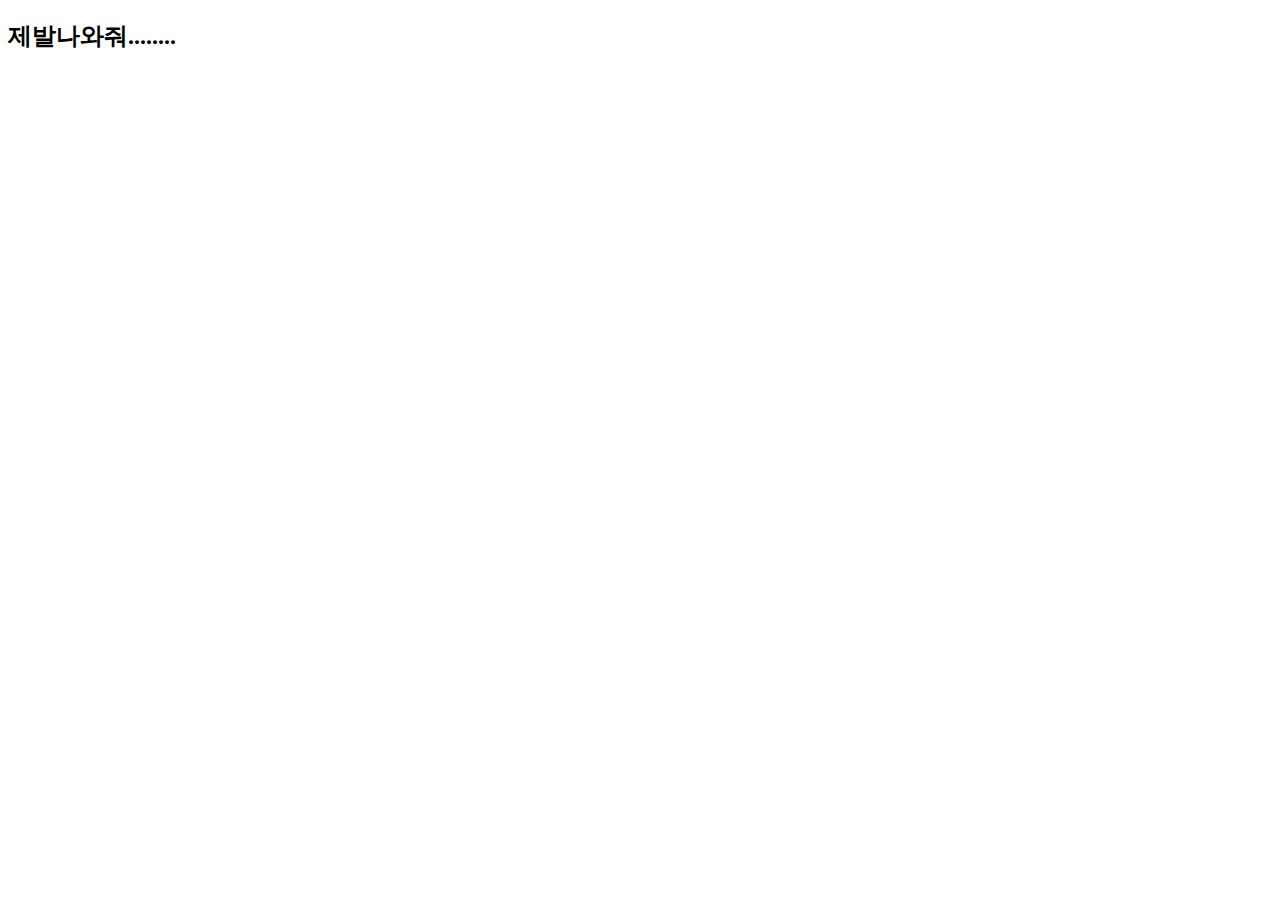
==== index.html @ 47776cb9 "포트폴리오" ====
<!DOCTYPE html>
<html lang="en">
<head>
    <meta charset="UTF-8">
    <meta http-equiv="X-UA-Compatible" content="IE=edge">
    <meta name="viewport" content="width=device-width, initial-scale=1.0">
    <title>Document</title>
</head>
<body>
    <h2>제발나와줘........</h2>
</body>
</html>
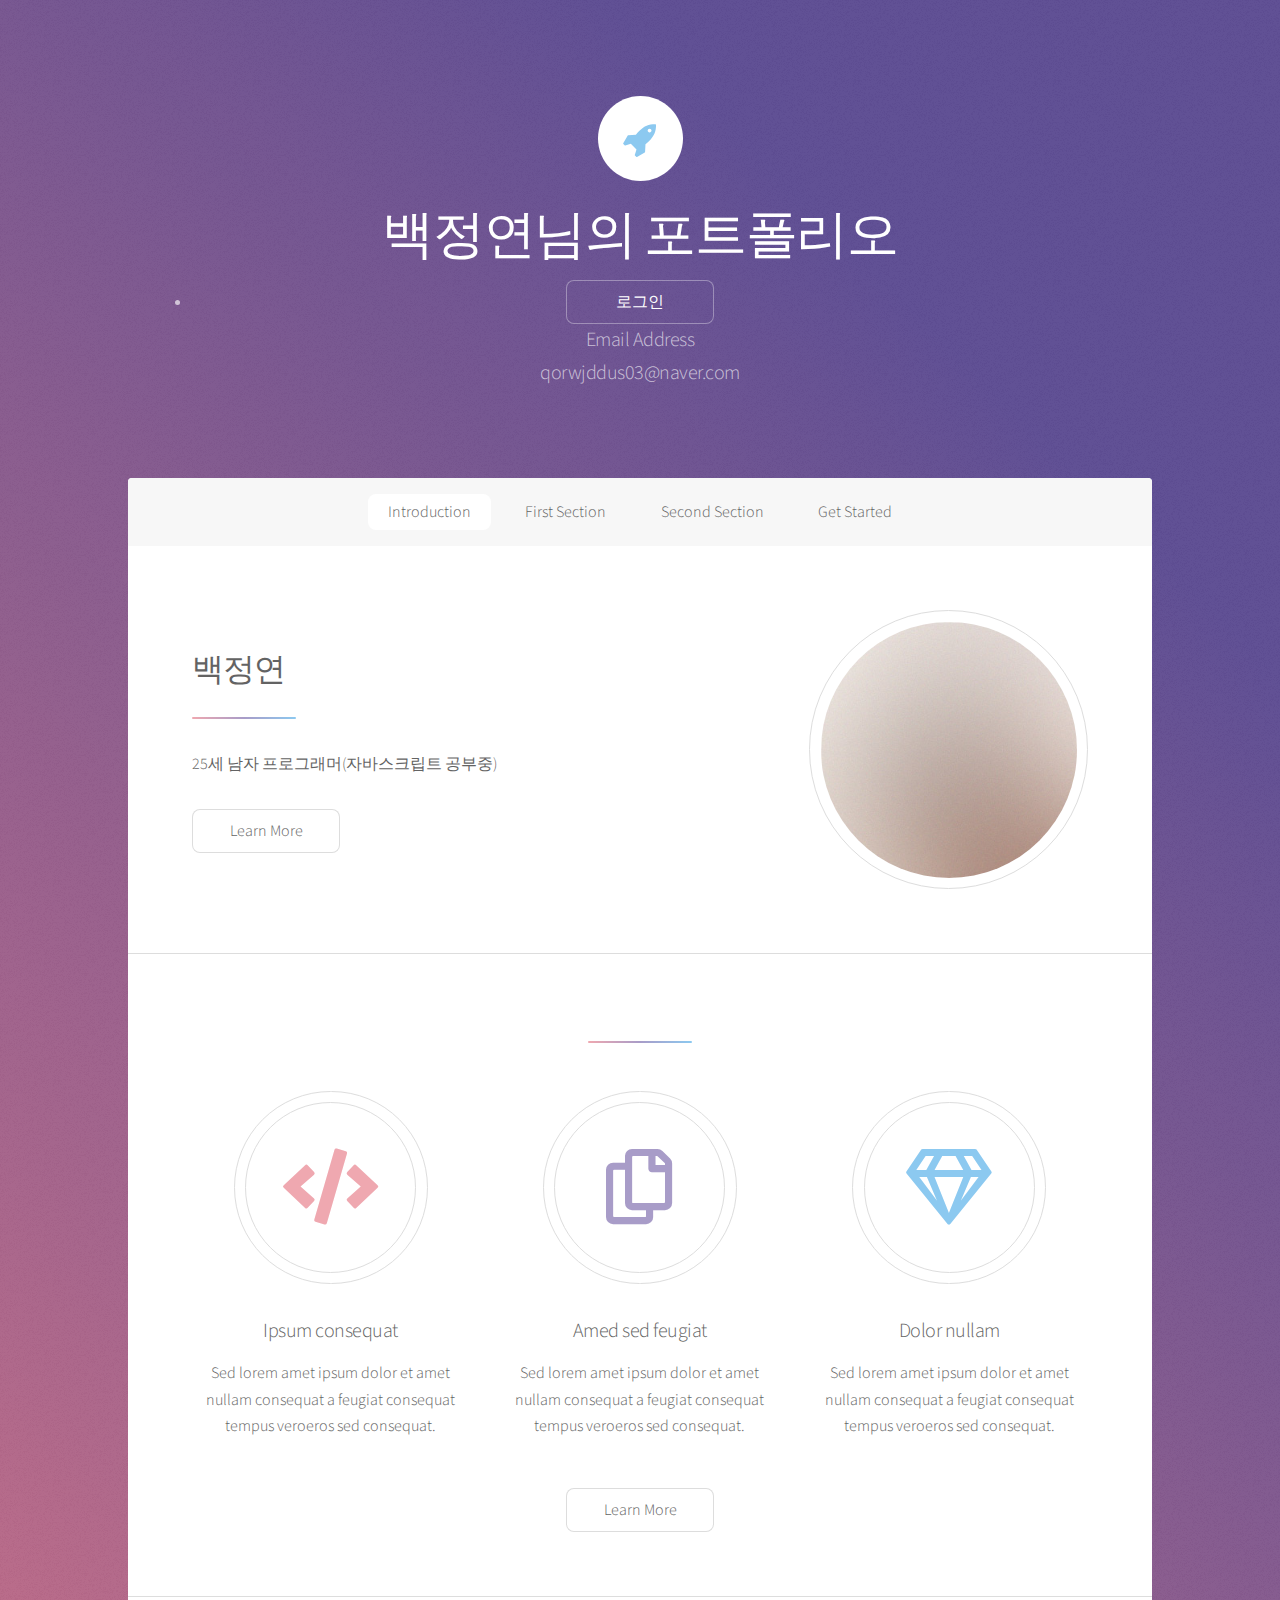
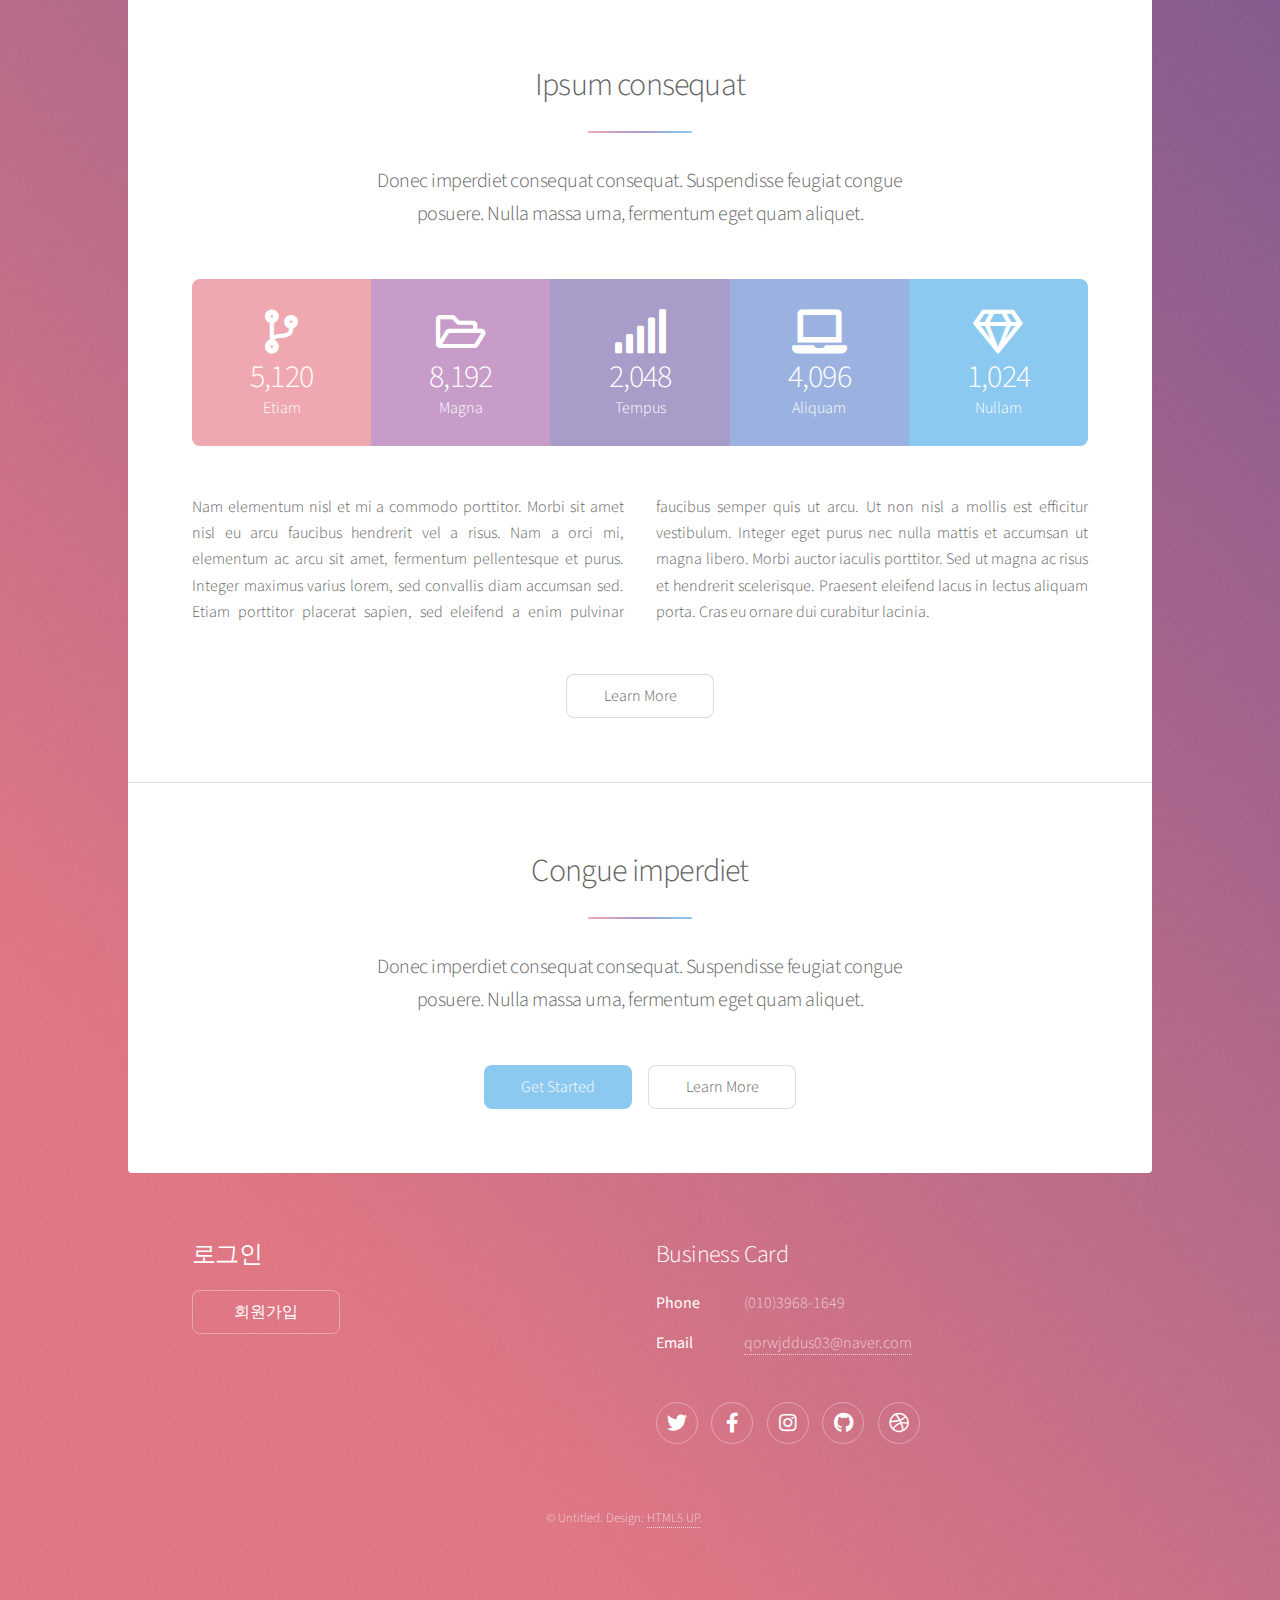
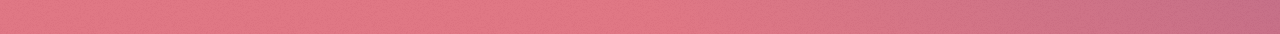
==== commit a8b0f621: "포트폴리오" ====
--- a/index.html
+++ b/index.html
@@ -1,12 +1,187 @@
-<!DOCTYPE html>
-<html lang="en">
-<head>
-    <meta charset="UTF-8">
-    <meta http-equiv="X-UA-Compatible" content="IE=edge">
-    <meta name="viewport" content="width=device-width, initial-scale=1.0">
-    <title>Document</title>
-</head>
-<body>
-    <h2>제발나와줘........</h2>
-</body>
+<!DOCTYPE HTML>
+<!--
+	Stellar by HTML5 UP
+	html5up.net | @ajlkn
+	Free for personal and commercial use under the CCA 3.0 license (html5up.net/license)
+-->
+<html>
+	<head>
+		<!-- <section>
+			<ul class="actions">
+				<li><a href="generic.html" class="button">회원가입</a></li>
+			</ul>
+		</section> -->
+		<title>백정연의 포트폴리오</title> 
+		<meta charset="utf-8" />
+		<meta name="viewport" content="width=device-width, initial-scale=1, user-scalable=no" />
+		<link rel="stylesheet" href="assets/css/main.css" />
+		<noscript><link rel="stylesheet" href="assets/css/noscript.css" /></noscript>
+
+	</head>
+	<body class="is-preload">
+
+		<!-- Wrapper -->
+			<div id="wrapper">
+
+				<!-- Header -->
+					<header id="header" class="alt">
+						<span class="logo"><img src="images/logo.svg" alt="" /></span>
+						<h1>백정연님의 포트폴리오</h1> <li><a href="/signup.html" class="button">로그인</a></li>
+						<p>Email Address<br />
+						qorwjddus03@naver.com</a> 
+					</header>
+
+				<!-- Nav -->
+					<nav id="nav">
+						<ul>
+							<li><a href="#intro" class="active">Introduction</a></li>
+							<li><a href="#first">First Section</a></li>
+							<li><a href="#second">Second Section</a></li>
+							<li><a href="#cta">Get Started</a></li>
+						</ul>
+					</nav>
+
+				<!-- Main -->
+					<div id="main">
+
+						<!-- Introduction -->
+							<section id="intro" class="main">
+								<div class="spotlight">
+									<div class="content">
+										<header class="major">
+											<h2>백정연</h2>
+										</header>
+										<p>25세 남자 프로그래머(자바스크립트 공부중)</p>
+										<ul class="actions">
+											<li><a href="generic.html" class="button">Learn More</a></li>
+										</ul>
+									</div>
+									<span class="image"><img src="images/pic01.jpg" alt="" /></span>
+								</div>
+							</section>
+
+						<!-- First Section -->
+							<section id="first" class="main special">
+								<header class="major">
+									<h2></h2>
+								</header>
+								<ul class="features">
+									<li>
+										<span class="icon solid major style1 fa-code"></span>
+										<h3>Ipsum consequat</h3>
+										<p>Sed lorem amet ipsum dolor et amet nullam consequat a feugiat consequat tempus veroeros sed consequat.</p>
+									</li>
+									<li>
+										<span class="icon major style3 fa-copy"></span>
+										<h3>Amed sed feugiat</h3>
+										<p>Sed lorem amet ipsum dolor et amet nullam consequat a feugiat consequat tempus veroeros sed consequat.</p>
+									</li>
+									<li>
+										<span class="icon major style5 fa-gem"></span>
+										<h3>Dolor nullam</h3>
+										<p>Sed lorem amet ipsum dolor et amet nullam consequat a feugiat consequat tempus veroeros sed consequat.</p>
+									</li>
+								</ul>
+								<footer class="major">
+									<ul class="actions special">
+										<li><a href="generic.html" class="button">Learn More</a></li>
+									</ul>
+								</footer>
+							</section>
+
+						<!-- Second Section -->
+							<section id="second" class="main special">
+								<header class="major">
+									<h2>Ipsum consequat</h2>
+									<p>Donec imperdiet consequat consequat. Suspendisse feugiat congue<br />
+									posuere. Nulla massa urna, fermentum eget quam aliquet.</p>
+								</header>
+								<ul class="statistics">
+									<li class="style1">
+										<span class="icon solid fa-code-branch"></span>
+										<strong>5,120</strong> Etiam
+									</li>
+									<li class="style2">
+										<span class="icon fa-folder-open"></span>
+										<strong>8,192</strong> Magna
+									</li>
+									<li class="style3">
+										<span class="icon solid fa-signal"></span>
+										<strong>2,048</strong> Tempus
+									</li>
+									<li class="style4">
+										<span class="icon solid fa-laptop"></span>
+										<strong>4,096</strong> Aliquam
+									</li>
+									<li class="style5">
+										<span class="icon fa-gem"></span>
+										<strong>1,024</strong> Nullam
+									</li>
+								</ul>
+								<p class="content">Nam elementum nisl et mi a commodo porttitor. Morbi sit amet nisl eu arcu faucibus hendrerit vel a risus. Nam a orci mi, elementum ac arcu sit amet, fermentum pellentesque et purus. Integer maximus varius lorem, sed convallis diam accumsan sed. Etiam porttitor placerat sapien, sed eleifend a enim pulvinar faucibus semper quis ut arcu. Ut non nisl a mollis est efficitur vestibulum. Integer eget purus nec nulla mattis et accumsan ut magna libero. Morbi auctor iaculis porttitor. Sed ut magna ac risus et hendrerit scelerisque. Praesent eleifend lacus in lectus aliquam porta. Cras eu ornare dui curabitur lacinia.</p>
+								<footer class="major">
+									<ul class="actions special">
+										<li><a href="generic.html" class="button">Learn More</a></li>
+									</ul>
+								</footer>
+							</section>
+
+						<!-- Get Started -->
+							<section id="cta" class="main special">
+								<header class="major">
+									<h2>Congue imperdiet</h2>
+									<p>Donec imperdiet consequat consequat. Suspendisse feugiat congue<br />
+									posuere. Nulla massa urna, fermentum eget quam aliquet.</p>
+								</header>
+								<footer class="major">
+									<ul class="actions special">
+										<li><a href="generic.html" class="button primary">Get Started</a></li>
+										<li><a href="generic.html" class="button">Learn More</a></li>
+									</ul>
+								</footer>
+							</section>
+
+					</div>
+
+				<!-- Footer -->
+					<footer id="footer">
+						<section>
+							<h2>로그인</h2>
+							
+							<ul class="actions">
+								<li><a href="generic.html" class="button">회원가입</a></li>
+							</ul>
+						</section>
+						<section>
+							<h2>Business Card</h2>
+							<dl class="alt">
+								
+								<dt>Phone</dt>
+								<dd>(010)3968-1649</dd>
+								<dt>Email</dt>
+								<dd><a href="#">qorwjddus03@naver.com</a></dd>
+							</dl>
+							<ul class="icons">
+								<li><a href="#" class="icon brands fa-twitter alt"><span class="label">Twitter</span></a></li>
+								<li><a href="#" class="icon brands fa-facebook-f alt"><span class="label">Facebook</span></a></li>
+								<li><a href="#" class="icon brands fa-instagram alt"><span class="label">Instagram</span></a></li>
+								<li><a href="#" class="icon brands fa-github alt"><span class="label">GitHub</span></a></li>
+								<li><a href="#" class="icon brands fa-dribbble alt"><span class="label">Dribbble</span></a></li>
+							</ul>
+						</section>
+						<p class="copyright">&copy; Untitled. Design: <a href="https://html5up.net">HTML5 UP</a>.</p>
+					</footer>
+
+			</div>
+
+		<!-- Scripts -->
+			<script src="assets/js/jquery.min.js"></script>
+			<script src="assets/js/jquery.scrollex.min.js"></script>
+			<script src="assets/js/jquery.scrolly.min.js"></script>
+			<script src="assets/js/browser.min.js"></script>
+			<script src="assets/js/breakpoints.min.js"></script>
+			<script src="assets/js/util.js"></script>
+			<script src="assets/js/main.js"></script>
+
+	</body>
 </html>--- a/assets/css/main.css
+++ b/assets/css/main.css
@@ -0,0 +1,3785 @@
+@import url(fontawesome-all.min.css);
+@import 'https://fonts.googleapis.com/css?family=Source+Sans+Pro:300,400';
+
+/*
+	Stellar by HTML5 UP
+	html5up.net | @ajlkn
+	Free for personal and commercial use under the CCA 3.0 license (html5up.net/license)
+*/
+
+html, body, div, span, applet, object,
+iframe, h1, h2, h3, h4, h5, h6, p, blockquote,
+pre, a, abbr, acronym, address, big, cite,
+code, del, dfn, em, img, ins, kbd, q, s, samp,
+small, strike, strong, sub, sup, tt, var, b,
+u, i, center, dl, dt, dd, ol, ul, li, fieldset,
+form, label, legend, table, caption, tbody,
+tfoot, thead, tr, th, td, article, aside,
+canvas, details, embed, figure, figcaption,
+footer, header, hgroup, menu, nav, output, ruby,
+section, summary, time, mark, audio, video {
+	margin: 0;
+	padding: 0;
+	border: 0;
+	font-size: 100%;
+	font: inherit;
+	vertical-align: baseline;}
+
+article, aside, details, figcaption, figure,
+footer, header, hgroup, menu, nav, section {
+	display: block;}
+
+body {
+	line-height: 1;
+}
+
+ol, ul {
+	list-style: none;
+}
+
+blockquote, q {
+	quotes: none;
+}
+
+	blockquote:before, blockquote:after, q:before, q:after {
+		content: '';
+		content: none;
+	}
+
+table {
+	border-collapse: collapse;
+	border-spacing: 0;
+}
+
+body {
+	-webkit-text-size-adjust: none;
+}
+
+mark {
+	background-color: transparent;
+	color: inherit;
+}
+
+input::-moz-focus-inner {
+	border: 0;
+	padding: 0;
+}
+
+input, select, textarea {
+	-moz-appearance: none;
+	-webkit-appearance: none;
+	-ms-appearance: none;
+	appearance: none;
+}
+
+/* Basic */
+
+	@-ms-viewport {
+		width: device-width;
+	}
+
+	body {
+		-ms-overflow-style: scrollbar;
+	}
+
+	@media screen and (max-width: 480px) {
+
+		html, body {
+			min-width: 320px;
+		}
+
+	}
+
+	html {
+		box-sizing: border-box;
+	}
+
+	*, *:before, *:after {
+		box-sizing: inherit;
+	}
+
+	body {
+		background-color: #935d8c;
+		background-image: url("images/overlay.png"), -moz-linear-gradient(45deg, #e37682 15%, #5f4d93 85%);
+		background-image: url("images/overlay.png"), -webkit-linear-gradient(45deg, #e37682 15%, #5f4d93 85%);
+		background-image: url("images/overlay.png"), -ms-linear-gradient(45deg, #e37682 15%, #5f4d93 85%);
+		background-image: url("images/overlay.png"), linear-gradient(45deg, #e37682 15%, #5f4d93 85%);
+	}
+
+		body.is-preload *, body.is-preload *:before, body.is-preload *:after {
+			-moz-animation: none !important;
+			-webkit-animation: none !important;
+			-ms-animation: none !important;
+			animation: none !important;
+			-moz-transition: none !important;
+			-webkit-transition: none !important;
+			-ms-transition: none !important;
+			transition: none !important;
+		}
+
+/* Type */
+
+	body {
+		background-color: #935d8c;
+		color: rgba(255, 255, 255, 0.65);
+	}
+
+	body, input, select, textarea {
+		font-family: "Source Sans Pro", Helvetica, sans-serif;
+		font-size: 17pt;
+		font-weight: 300;
+		line-height: 1.65;
+	}
+
+		@media screen and (max-width: 1680px) {
+
+			body, input, select, textarea {
+				font-size: 14pt;
+			}
+
+		}
+
+		@media screen and (max-width: 1280px) {
+
+			body, input, select, textarea {
+				font-size: 12pt;
+			}
+
+		}
+
+		@media screen and (max-width: 360px) {
+
+			body, input, select, textarea {
+				font-size: 11pt;
+			}
+
+		}
+
+	a {
+		-moz-transition: color 0.2s ease, border-bottom 0.2s ease;
+		-webkit-transition: color 0.2s ease, border-bottom 0.2s ease;
+		-ms-transition: color 0.2s ease, border-bottom 0.2s ease;
+		transition: color 0.2s ease, border-bottom 0.2s ease;
+		text-decoration: none;
+		border-bottom: dotted 1px;
+		color: inherit;
+	}
+
+		a:hover {
+			border-bottom-color: transparent;
+		}
+
+	strong, b {
+		font-weight: 400;
+	}
+
+	em, i {
+		font-style: italic;
+	}
+
+	p {
+		margin: 0 0 2em 0;
+	}
+
+		p.content {
+			-moz-columns: 20em 2;
+			-webkit-columns: 20em 2;
+			-ms-columns: 20em 2;
+			columns: 20em 2;
+			-moz-column-gap: 2em;
+			-webkit-column-gap: 2em;
+			-ms-column-gap: 2em;
+			column-gap: 2em;
+			text-align: justify;
+		}
+
+	h1, h2, h3, h4, h5, h6 {
+		font-weight: 300;
+		line-height: 1.5;
+		margin: 0 0 0.7em 0;
+		letter-spacing: -0.025em;
+	}
+
+		h1 a, h2 a, h3 a, h4 a, h5 a, h6 a {
+			color: inherit;
+			text-decoration: none;
+		}
+
+	h1 {
+		font-size: 2.5em;
+		line-height: 1.2;
+	}
+
+	h2 {
+		font-size: 1.5em;
+	}
+
+	h3 {
+		font-size: 1.25em;
+	}
+
+	h4 {
+		font-size: 1.1em;
+	}
+
+	h5 {
+		font-size: 0.9em;
+	}
+
+	h6 {
+		font-size: 0.7em;
+	}
+
+	@media screen and (max-width: 736px) {
+
+		h1 {
+			font-size: 2em;
+		}
+
+	}
+
+	sub {
+		font-size: 0.8em;
+		position: relative;
+		top: 0.5em;
+	}
+
+	sup {
+		font-size: 0.8em;
+		position: relative;
+		top: -0.5em;
+	}
+
+	blockquote {
+		border-left: solid 4px;
+		font-style: italic;
+		margin: 0 0 2em 0;
+		padding: 0.5em 0 0.5em 2em;
+	}
+
+	code {
+		border-radius: 8px;
+		border: solid 1px;
+		font-family: "Courier New", monospace;
+		font-size: 0.9em;
+		margin: 0 0.25em;
+		padding: 0.25em 0.65em;
+	}
+
+	pre {
+		-webkit-overflow-scrolling: touch;
+		font-family: "Courier New", monospace;
+		font-size: 0.9em;
+		margin: 0 0 2em 0;
+	}
+
+		pre code {
+			display: block;
+			line-height: 1.75;
+			padding: 1em 1.5em;
+			overflow-x: auto;
+		}
+
+	hr {
+		border: 0;
+		border-bottom: solid 1px;
+		margin: 2em 0;
+	}
+
+		hr.major {
+			margin: 3em 0;
+		}
+
+	.align-left {
+		text-align: left;
+	}
+
+	.align-center {
+		text-align: center;
+	}
+
+	.align-right {
+		text-align: right;
+	}
+
+	input, select, textarea {
+		color: #ffffff;
+	}
+
+	a:hover {
+		color: #ffffff;
+	}
+
+	strong, b {
+		color: #ffffff;
+	}
+
+	h1, h2, h3, h4, h5, h6 {
+		color: #ffffff;
+	}
+
+	blockquote {
+		border-left-color: rgba(255, 255, 255, 0.35);
+	}
+
+	code {
+		background: rgba(255, 255, 255, 0.075);
+		border-color: rgba(255, 255, 255, 0.35);
+	}
+
+	hr {
+		border-bottom-color: rgba(255, 255, 255, 0.35);
+	}
+
+/* Row */
+
+	.row {
+		display: flex;
+		flex-wrap: wrap;
+		box-sizing: border-box;
+		align-items: stretch;
+	}
+
+		.row > * {
+			box-sizing: border-box;
+		}
+
+		.row.gtr-uniform > * > :last-child {
+			margin-bottom: 0;
+		}
+
+		.row.aln-left {
+			justify-content: flex-start;
+		}
+
+		.row.aln-center {
+			justify-content: center;
+		}
+
+		.row.aln-right {
+			justify-content: flex-end;
+		}
+
+		.row.aln-top {
+			align-items: flex-start;
+		}
+
+		.row.aln-middle {
+			align-items: center;
+		}
+
+		.row.aln-bottom {
+			align-items: flex-end;
+		}
+
+		.row > .imp {
+			order: -1;
+		}
+
+		.row > .col-1 {
+			width: 8.33333%;
+		}
+
+		.row > .off-1 {
+			margin-left: 8.33333%;
+		}
+
+		.row > .col-2 {
+			width: 16.66667%;
+		}
+
+		.row > .off-2 {
+			margin-left: 16.66667%;
+		}
+
+		.row > .col-3 {
+			width: 25%;
+		}
+
+		.row > .off-3 {
+			margin-left: 25%;
+		}
+
+		.row > .col-4 {
+			width: 33.33333%;
+		}
+
+		.row > .off-4 {
+			margin-left: 33.33333%;
+		}
+
+		.row > .col-5 {
+			width: 41.66667%;
+		}
+
+		.row > .off-5 {
+			margin-left: 41.66667%;
+		}
+
+		.row > .col-6 {
+			width: 50%;
+		}
+
+		.row > .off-6 {
+			margin-left: 50%;
+		}
+
+		.row > .col-7 {
+			width: 58.33333%;
+		}
+
+		.row > .off-7 {
+			margin-left: 58.33333%;
+		}
+
+		.row > .col-8 {
+			width: 66.66667%;
+		}
+
+		.row > .off-8 {
+			margin-left: 66.66667%;
+		}
+
+		.row > .col-9 {
+			width: 75%;
+		}
+
+		.row > .off-9 {
+			margin-left: 75%;
+		}
+
+		.row > .col-10 {
+			width: 83.33333%;
+		}
+
+		.row > .off-10 {
+			margin-left: 83.33333%;
+		}
+
+		.row > .col-11 {
+			width: 91.66667%;
+		}
+
+		.row > .off-11 {
+			margin-left: 91.66667%;
+		}
+
+		.row > .col-12 {
+			width: 100%;
+		}
+
+		.row > .off-12 {
+			margin-left: 100%;
+		}
+
+		.row.gtr-0 {
+			margin-top: 0;
+			margin-left: 0em;
+		}
+
+			.row.gtr-0 > * {
+				padding: 0 0 0 0em;
+			}
+
+			.row.gtr-0.gtr-uniform {
+				margin-top: 0em;
+			}
+
+				.row.gtr-0.gtr-uniform > * {
+					padding-top: 0em;
+				}
+
+		.row.gtr-25 {
+			margin-top: 0;
+			margin-left: -0.375em;
+		}
+
+			.row.gtr-25 > * {
+				padding: 0 0 0 0.375em;
+			}
+
+			.row.gtr-25.gtr-uniform {
+				margin-top: -0.375em;
+			}
+
+				.row.gtr-25.gtr-uniform > * {
+					padding-top: 0.375em;
+				}
+
+		.row.gtr-50 {
+			margin-top: 0;
+			margin-left: -0.75em;
+		}
+
+			.row.gtr-50 > * {
+				padding: 0 0 0 0.75em;
+			}
+
+			.row.gtr-50.gtr-uniform {
+				margin-top: -0.75em;
+			}
+
+				.row.gtr-50.gtr-uniform > * {
+					padding-top: 0.75em;
+				}
+
+		.row {
+			margin-top: 0;
+			margin-left: -1.5em;
+		}
+
+			.row > * {
+				padding: 0 0 0 1.5em;
+			}
+
+			.row.gtr-uniform {
+				margin-top: -1.5em;
+			}
+
+				.row.gtr-uniform > * {
+					padding-top: 1.5em;
+				}
+
+		.row.gtr-150 {
+			margin-top: 0;
+			margin-left: -2.25em;
+		}
+
+			.row.gtr-150 > * {
+				padding: 0 0 0 2.25em;
+			}
+
+			.row.gtr-150.gtr-uniform {
+				margin-top: -2.25em;
+			}
+
+				.row.gtr-150.gtr-uniform > * {
+					padding-top: 2.25em;
+				}
+
+		.row.gtr-200 {
+			margin-top: 0;
+			margin-left: -3em;
+		}
+
+			.row.gtr-200 > * {
+				padding: 0 0 0 3em;
+			}
+
+			.row.gtr-200.gtr-uniform {
+				margin-top: -3em;
+			}
+
+				.row.gtr-200.gtr-uniform > * {
+					padding-top: 3em;
+				}
+
+		@media screen and (max-width: 1680px) {
+
+			.row {
+				display: flex;
+				flex-wrap: wrap;
+				box-sizing: border-box;
+				align-items: stretch;
+			}
+
+				.row > * {
+					box-sizing: border-box;
+				}
+
+				.row.gtr-uniform > * > :last-child {
+					margin-bottom: 0;
+				}
+
+				.row.aln-left {
+					justify-content: flex-start;
+				}
+
+				.row.aln-center {
+					justify-content: center;
+				}
+
+				.row.aln-right {
+					justify-content: flex-end;
+				}
+
+				.row.aln-top {
+					align-items: flex-start;
+				}
+
+				.row.aln-middle {
+					align-items: center;
+				}
+
+				.row.aln-bottom {
+					align-items: flex-end;
+				}
+
+				.row > .imp-xlarge {
+					order: -1;
+				}
+
+				.row > .col-1-xlarge {
+					width: 8.33333%;
+				}
+
+				.row > .off-1-xlarge {
+					margin-left: 8.33333%;
+				}
+
+				.row > .col-2-xlarge {
+					width: 16.66667%;
+				}
+
+				.row > .off-2-xlarge {
+					margin-left: 16.66667%;
+				}
+
+				.row > .col-3-xlarge {
+					width: 25%;
+				}
+
+				.row > .off-3-xlarge {
+					margin-left: 25%;
+				}
+
+				.row > .col-4-xlarge {
+					width: 33.33333%;
+				}
+
+				.row > .off-4-xlarge {
+					margin-left: 33.33333%;
+				}
+
+				.row > .col-5-xlarge {
+					width: 41.66667%;
+				}
+
+				.row > .off-5-xlarge {
+					margin-left: 41.66667%;
+				}
+
+				.row > .col-6-xlarge {
+					width: 50%;
+				}
+
+				.row > .off-6-xlarge {
+					margin-left: 50%;
+				}
+
+				.row > .col-7-xlarge {
+					width: 58.33333%;
+				}
+
+				.row > .off-7-xlarge {
+					margin-left: 58.33333%;
+				}
+
+				.row > .col-8-xlarge {
+					width: 66.66667%;
+				}
+
+				.row > .off-8-xlarge {
+					margin-left: 66.66667%;
+				}
+
+				.row > .col-9-xlarge {
+					width: 75%;
+				}
+
+				.row > .off-9-xlarge {
+					margin-left: 75%;
+				}
+
+				.row > .col-10-xlarge {
+					width: 83.33333%;
+				}
+
+				.row > .off-10-xlarge {
+					margin-left: 83.33333%;
+				}
+
+				.row > .col-11-xlarge {
+					width: 91.66667%;
+				}
+
+				.row > .off-11-xlarge {
+					margin-left: 91.66667%;
+				}
+
+				.row > .col-12-xlarge {
+					width: 100%;
+				}
+
+				.row > .off-12-xlarge {
+					margin-left: 100%;
+				}
+
+				.row.gtr-0 {
+					margin-top: 0;
+					margin-left: 0em;
+				}
+
+					.row.gtr-0 > * {
+						padding: 0 0 0 0em;
+					}
+
+					.row.gtr-0.gtr-uniform {
+						margin-top: 0em;
+					}
+
+						.row.gtr-0.gtr-uniform > * {
+							padding-top: 0em;
+						}
+
+				.row.gtr-25 {
+					margin-top: 0;
+					margin-left: -0.375em;
+				}
+
+					.row.gtr-25 > * {
+						padding: 0 0 0 0.375em;
+					}
+
+					.row.gtr-25.gtr-uniform {
+						margin-top: -0.375em;
+					}
+
+						.row.gtr-25.gtr-uniform > * {
+							padding-top: 0.375em;
+						}
+
+				.row.gtr-50 {
+					margin-top: 0;
+					margin-left: -0.75em;
+				}
+
+					.row.gtr-50 > * {
+						padding: 0 0 0 0.75em;
+					}
+
+					.row.gtr-50.gtr-uniform {
+						margin-top: -0.75em;
+					}
+
+						.row.gtr-50.gtr-uniform > * {
+							padding-top: 0.75em;
+						}
+
+				.row {
+					margin-top: 0;
+					margin-left: -1.5em;
+				}
+
+					.row > * {
+						padding: 0 0 0 1.5em;
+					}
+
+					.row.gtr-uniform {
+						margin-top: -1.5em;
+					}
+
+						.row.gtr-uniform > * {
+							padding-top: 1.5em;
+						}
+
+				.row.gtr-150 {
+					margin-top: 0;
+					margin-left: -2.25em;
+				}
+
+					.row.gtr-150 > * {
+						padding: 0 0 0 2.25em;
+					}
+
+					.row.gtr-150.gtr-uniform {
+						margin-top: -2.25em;
+					}
+
+						.row.gtr-150.gtr-uniform > * {
+							padding-top: 2.25em;
+						}
+
+				.row.gtr-200 {
+					margin-top: 0;
+					margin-left: -3em;
+				}
+
+					.row.gtr-200 > * {
+						padding: 0 0 0 3em;
+					}
+
+					.row.gtr-200.gtr-uniform {
+						margin-top: -3em;
+					}
+
+						.row.gtr-200.gtr-uniform > * {
+							padding-top: 3em;
+						}
+
+		}
+
+		@media screen and (max-width: 1280px) {
+
+			.row {
+				display: flex;
+				flex-wrap: wrap;
+				box-sizing: border-box;
+				align-items: stretch;
+			}
+
+				.row > * {
+					box-sizing: border-box;
+				}
+
+				.row.gtr-uniform > * > :last-child {
+					margin-bottom: 0;
+				}
+
+				.row.aln-left {
+					justify-content: flex-start;
+				}
+
+				.row.aln-center {
+					justify-content: center;
+				}
+
+				.row.aln-right {
+					justify-content: flex-end;
+				}
+
+				.row.aln-top {
+					align-items: flex-start;
+				}
+
+				.row.aln-middle {
+					align-items: center;
+				}
+
+				.row.aln-bottom {
+					align-items: flex-end;
+				}
+
+				.row > .imp-large {
+					order: -1;
+				}
+
+				.row > .col-1-large {
+					width: 8.33333%;
+				}
+
+				.row > .off-1-large {
+					margin-left: 8.33333%;
+				}
+
+				.row > .col-2-large {
+					width: 16.66667%;
+				}
+
+				.row > .off-2-large {
+					margin-left: 16.66667%;
+				}
+
+				.row > .col-3-large {
+					width: 25%;
+				}
+
+				.row > .off-3-large {
+					margin-left: 25%;
+				}
+
+				.row > .col-4-large {
+					width: 33.33333%;
+				}
+
+				.row > .off-4-large {
+					margin-left: 33.33333%;
+				}
+
+				.row > .col-5-large {
+					width: 41.66667%;
+				}
+
+				.row > .off-5-large {
+					margin-left: 41.66667%;
+				}
+
+				.row > .col-6-large {
+					width: 50%;
+				}
+
+				.row > .off-6-large {
+					margin-left: 50%;
+				}
+
+				.row > .col-7-large {
+					width: 58.33333%;
+				}
+
+				.row > .off-7-large {
+					margin-left: 58.33333%;
+				}
+
+				.row > .col-8-large {
+					width: 66.66667%;
+				}
+
+				.row > .off-8-large {
+					margin-left: 66.66667%;
+				}
+
+				.row > .col-9-large {
+					width: 75%;
+				}
+
+				.row > .off-9-large {
+					margin-left: 75%;
+				}
+
+				.row > .col-10-large {
+					width: 83.33333%;
+				}
+
+				.row > .off-10-large {
+					margin-left: 83.33333%;
+				}
+
+				.row > .col-11-large {
+					width: 91.66667%;
+				}
+
+				.row > .off-11-large {
+					margin-left: 91.66667%;
+				}
+
+				.row > .col-12-large {
+					width: 100%;
+				}
+
+				.row > .off-12-large {
+					margin-left: 100%;
+				}
+
+				.row.gtr-0 {
+					margin-top: 0;
+					margin-left: 0em;
+				}
+
+					.row.gtr-0 > * {
+						padding: 0 0 0 0em;
+					}
+
+					.row.gtr-0.gtr-uniform {
+						margin-top: 0em;
+					}
+
+						.row.gtr-0.gtr-uniform > * {
+							padding-top: 0em;
+						}
+
+				.row.gtr-25 {
+					margin-top: 0;
+					margin-left: -0.375em;
+				}
+
+					.row.gtr-25 > * {
+						padding: 0 0 0 0.375em;
+					}
+
+					.row.gtr-25.gtr-uniform {
+						margin-top: -0.375em;
+					}
+
+						.row.gtr-25.gtr-uniform > * {
+							padding-top: 0.375em;
+						}
+
+				.row.gtr-50 {
+					margin-top: 0;
+					margin-left: -0.75em;
+				}
+
+					.row.gtr-50 > * {
+						padding: 0 0 0 0.75em;
+					}
+
+					.row.gtr-50.gtr-uniform {
+						margin-top: -0.75em;
+					}
+
+						.row.gtr-50.gtr-uniform > * {
+							padding-top: 0.75em;
+						}
+
+				.row {
+					margin-top: 0;
+					margin-left: -1.5em;
+				}
+
+					.row > * {
+						padding: 0 0 0 1.5em;
+					}
+
+					.row.gtr-uniform {
+						margin-top: -1.5em;
+					}
+
+						.row.gtr-uniform > * {
+							padding-top: 1.5em;
+						}
+
+				.row.gtr-150 {
+					margin-top: 0;
+					margin-left: -2.25em;
+				}
+
+					.row.gtr-150 > * {
+						padding: 0 0 0 2.25em;
+					}
+
+					.row.gtr-150.gtr-uniform {
+						margin-top: -2.25em;
+					}
+
+						.row.gtr-150.gtr-uniform > * {
+							padding-top: 2.25em;
+						}
+
+				.row.gtr-200 {
+					margin-top: 0;
+					margin-left: -3em;
+				}
+
+					.row.gtr-200 > * {
+						padding: 0 0 0 3em;
+					}
+
+					.row.gtr-200.gtr-uniform {
+						margin-top: -3em;
+					}
+
+						.row.gtr-200.gtr-uniform > * {
+							padding-top: 3em;
+						}
+
+		}
+
+		@media screen and (max-width: 980px) {
+
+			.row {
+				display: flex;
+				flex-wrap: wrap;
+				box-sizing: border-box;
+				align-items: stretch;
+			}
+
+				.row > * {
+					box-sizing: border-box;
+				}
+
+				.row.gtr-uniform > * > :last-child {
+					margin-bottom: 0;
+				}
+
+				.row.aln-left {
+					justify-content: flex-start;
+				}
+
+				.row.aln-center {
+					justify-content: center;
+				}
+
+				.row.aln-right {
+					justify-content: flex-end;
+				}
+
+				.row.aln-top {
+					align-items: flex-start;
+				}
+
+				.row.aln-middle {
+					align-items: center;
+				}
+
+				.row.aln-bottom {
+					align-items: flex-end;
+				}
+
+				.row > .imp-medium {
+					order: -1;
+				}
+
+				.row > .col-1-medium {
+					width: 8.33333%;
+				}
+
+				.row > .off-1-medium {
+					margin-left: 8.33333%;
+				}
+
+				.row > .col-2-medium {
+					width: 16.66667%;
+				}
+
+				.row > .off-2-medium {
+					margin-left: 16.66667%;
+				}
+
+				.row > .col-3-medium {
+					width: 25%;
+				}
+
+				.row > .off-3-medium {
+					margin-left: 25%;
+				}
+
+				.row > .col-4-medium {
+					width: 33.33333%;
+				}
+
+				.row > .off-4-medium {
+					margin-left: 33.33333%;
+				}
+
+				.row > .col-5-medium {
+					width: 41.66667%;
+				}
+
+				.row > .off-5-medium {
+					margin-left: 41.66667%;
+				}
+
+				.row > .col-6-medium {
+					width: 50%;
+				}
+
+				.row > .off-6-medium {
+					margin-left: 50%;
+				}
+
+				.row > .col-7-medium {
+					width: 58.33333%;
+				}
+
+				.row > .off-7-medium {
+					margin-left: 58.33333%;
+				}
+
+				.row > .col-8-medium {
+					width: 66.66667%;
+				}
+
+				.row > .off-8-medium {
+					margin-left: 66.66667%;
+				}
+
+				.row > .col-9-medium {
+					width: 75%;
+				}
+
+				.row > .off-9-medium {
+					margin-left: 75%;
+				}
+
+				.row > .col-10-medium {
+					width: 83.33333%;
+				}
+
+				.row > .off-10-medium {
+					margin-left: 83.33333%;
+				}
+
+				.row > .col-11-medium {
+					width: 91.66667%;
+				}
+
+				.row > .off-11-medium {
+					margin-left: 91.66667%;
+				}
+
+				.row > .col-12-medium {
+					width: 100%;
+				}
+
+				.row > .off-12-medium {
+					margin-left: 100%;
+				}
+
+				.row.gtr-0 {
+					margin-top: 0;
+					margin-left: 0em;
+				}
+
+					.row.gtr-0 > * {
+						padding: 0 0 0 0em;
+					}
+
+					.row.gtr-0.gtr-uniform {
+						margin-top: 0em;
+					}
+
+						.row.gtr-0.gtr-uniform > * {
+							padding-top: 0em;
+						}
+
+				.row.gtr-25 {
+					margin-top: 0;
+					margin-left: -0.375em;
+				}
+
+					.row.gtr-25 > * {
+						padding: 0 0 0 0.375em;
+					}
+
+					.row.gtr-25.gtr-uniform {
+						margin-top: -0.375em;
+					}
+
+						.row.gtr-25.gtr-uniform > * {
+							padding-top: 0.375em;
+						}
+
+				.row.gtr-50 {
+					margin-top: 0;
+					margin-left: -0.75em;
+				}
+
+					.row.gtr-50 > * {
+						padding: 0 0 0 0.75em;
+					}
+
+					.row.gtr-50.gtr-uniform {
+						margin-top: -0.75em;
+					}
+
+						.row.gtr-50.gtr-uniform > * {
+							padding-top: 0.75em;
+						}
+
+				.row {
+					margin-top: 0;
+					margin-left: -1.5em;
+				}
+
+					.row > * {
+						padding: 0 0 0 1.5em;
+					}
+
+					.row.gtr-uniform {
+						margin-top: -1.5em;
+					}
+
+						.row.gtr-uniform > * {
+							padding-top: 1.5em;
+						}
+
+				.row.gtr-150 {
+					margin-top: 0;
+					margin-left: -2.25em;
+				}
+
+					.row.gtr-150 > * {
+						padding: 0 0 0 2.25em;
+					}
+
+					.row.gtr-150.gtr-uniform {
+						margin-top: -2.25em;
+					}
+
+						.row.gtr-150.gtr-uniform > * {
+							padding-top: 2.25em;
+						}
+
+				.row.gtr-200 {
+					margin-top: 0;
+					margin-left: -3em;
+				}
+
+					.row.gtr-200 > * {
+						padding: 0 0 0 3em;
+					}
+
+					.row.gtr-200.gtr-uniform {
+						margin-top: -3em;
+					}
+
+						.row.gtr-200.gtr-uniform > * {
+							padding-top: 3em;
+						}
+
+		}
+
+		@media screen and (max-width: 736px) {
+
+			.row {
+				display: flex;
+				flex-wrap: wrap;
+				box-sizing: border-box;
+				align-items: stretch;
+			}
+
+				.row > * {
+					box-sizing: border-box;
+				}
+
+				.row.gtr-uniform > * > :last-child {
+					margin-bottom: 0;
+				}
+
+				.row.aln-left {
+					justify-content: flex-start;
+				}
+
+				.row.aln-center {
+					justify-content: center;
+				}
+
+				.row.aln-right {
+					justify-content: flex-end;
+				}
+
+				.row.aln-top {
+					align-items: flex-start;
+				}
+
+				.row.aln-middle {
+					align-items: center;
+				}
+
+				.row.aln-bottom {
+					align-items: flex-end;
+				}
+
+				.row > .imp-small {
+					order: -1;
+				}
+
+				.row > .col-1-small {
+					width: 8.33333%;
+				}
+
+				.row > .off-1-small {
+					margin-left: 8.33333%;
+				}
+
+				.row > .col-2-small {
+					width: 16.66667%;
+				}
+
+				.row > .off-2-small {
+					margin-left: 16.66667%;
+				}
+
+				.row > .col-3-small {
+					width: 25%;
+				}
+
+				.row > .off-3-small {
+					margin-left: 25%;
+				}
+
+				.row > .col-4-small {
+					width: 33.33333%;
+				}
+
+				.row > .off-4-small {
+					margin-left: 33.33333%;
+				}
+
+				.row > .col-5-small {
+					width: 41.66667%;
+				}
+
+				.row > .off-5-small {
+					margin-left: 41.66667%;
+				}
+
+				.row > .col-6-small {
+					width: 50%;
+				}
+
+				.row > .off-6-small {
+					margin-left: 50%;
+				}
+
+				.row > .col-7-small {
+					width: 58.33333%;
+				}
+
+				.row > .off-7-small {
+					margin-left: 58.33333%;
+				}
+
+				.row > .col-8-small {
+					width: 66.66667%;
+				}
+
+				.row > .off-8-small {
+					margin-left: 66.66667%;
+				}
+
+				.row > .col-9-small {
+					width: 75%;
+				}
+
+				.row > .off-9-small {
+					margin-left: 75%;
+				}
+
+				.row > .col-10-small {
+					width: 83.33333%;
+				}
+
+				.row > .off-10-small {
+					margin-left: 83.33333%;
+				}
+
+				.row > .col-11-small {
+					width: 91.66667%;
+				}
+
+				.row > .off-11-small {
+					margin-left: 91.66667%;
+				}
+
+				.row > .col-12-small {
+					width: 100%;
+				}
+
+				.row > .off-12-small {
+					margin-left: 100%;
+				}
+
+				.row.gtr-0 {
+					margin-top: 0;
+					margin-left: 0em;
+				}
+
+					.row.gtr-0 > * {
+						padding: 0 0 0 0em;
+					}
+
+					.row.gtr-0.gtr-uniform {
+						margin-top: 0em;
+					}
+
+						.row.gtr-0.gtr-uniform > * {
+							padding-top: 0em;
+						}
+
+				.row.gtr-25 {
+					margin-top: 0;
+					margin-left: -0.25em;
+				}
+
+					.row.gtr-25 > * {
+						padding: 0 0 0 0.25em;
+					}
+
+					.row.gtr-25.gtr-uniform {
+						margin-top: -0.25em;
+					}
+
+						.row.gtr-25.gtr-uniform > * {
+							padding-top: 0.25em;
+						}
+
+				.row.gtr-50 {
+					margin-top: 0;
+					margin-left: -0.5em;
+				}
+
+					.row.gtr-50 > * {
+						padding: 0 0 0 0.5em;
+					}
+
+					.row.gtr-50.gtr-uniform {
+						margin-top: -0.5em;
+					}
+
+						.row.gtr-50.gtr-uniform > * {
+							padding-top: 0.5em;
+						}
+
+				.row {
+					margin-top: 0;
+					margin-left: -1em;
+				}
+
+					.row > * {
+						padding: 0 0 0 1em;
+					}
+
+					.row.gtr-uniform {
+						margin-top: -1em;
+					}
+
+						.row.gtr-uniform > * {
+							padding-top: 1em;
+						}
+
+				.row.gtr-150 {
+					margin-top: 0;
+					margin-left: -1.5em;
+				}
+
+					.row.gtr-150 > * {
+						padding: 0 0 0 1.5em;
+					}
+
+					.row.gtr-150.gtr-uniform {
+						margin-top: -1.5em;
+					}
+
+						.row.gtr-150.gtr-uniform > * {
+							padding-top: 1.5em;
+						}
+
+				.row.gtr-200 {
+					margin-top: 0;
+					margin-left: -2em;
+				}
+
+					.row.gtr-200 > * {
+						padding: 0 0 0 2em;
+					}
+
+					.row.gtr-200.gtr-uniform {
+						margin-top: -2em;
+					}
+
+						.row.gtr-200.gtr-uniform > * {
+							padding-top: 2em;
+						}
+
+		}
+
+		@media screen and (max-width: 480px) {
+
+			.row {
+				display: flex;
+				flex-wrap: wrap;
+				box-sizing: border-box;
+				align-items: stretch;
+			}
+
+				.row > * {
+					box-sizing: border-box;
+				}
+
+				.row.gtr-uniform > * > :last-child {
+					margin-bottom: 0;
+				}
+
+				.row.aln-left {
+					justify-content: flex-start;
+				}
+
+				.row.aln-center {
+					justify-content: center;
+				}
+
+				.row.aln-right {
+					justify-content: flex-end;
+				}
+
+				.row.aln-top {
+					align-items: flex-start;
+				}
+
+				.row.aln-middle {
+					align-items: center;
+				}
+
+				.row.aln-bottom {
+					align-items: flex-end;
+				}
+
+				.row > .imp-xsmall {
+					order: -1;
+				}
+
+				.row > .col-1-xsmall {
+					width: 8.33333%;
+				}
+
+				.row > .off-1-xsmall {
+					margin-left: 8.33333%;
+				}
+
+				.row > .col-2-xsmall {
+					width: 16.66667%;
+				}
+
+				.row > .off-2-xsmall {
+					margin-left: 16.66667%;
+				}
+
+				.row > .col-3-xsmall {
+					width: 25%;
+				}
+
+				.row > .off-3-xsmall {
+					margin-left: 25%;
+				}
+
+				.row > .col-4-xsmall {
+					width: 33.33333%;
+				}
+
+				.row > .off-4-xsmall {
+					margin-left: 33.33333%;
+				}
+
+				.row > .col-5-xsmall {
+					width: 41.66667%;
+				}
+
+				.row > .off-5-xsmall {
+					margin-left: 41.66667%;
+				}
+
+				.row > .col-6-xsmall {
+					width: 50%;
+				}
+
+				.row > .off-6-xsmall {
+					margin-left: 50%;
+				}
+
+				.row > .col-7-xsmall {
+					width: 58.33333%;
+				}
+
+				.row > .off-7-xsmall {
+					margin-left: 58.33333%;
+				}
+
+				.row > .col-8-xsmall {
+					width: 66.66667%;
+				}
+
+				.row > .off-8-xsmall {
+					margin-left: 66.66667%;
+				}
+
+				.row > .col-9-xsmall {
+					width: 75%;
+				}
+
+				.row > .off-9-xsmall {
+					margin-left: 75%;
+				}
+
+				.row > .col-10-xsmall {
+					width: 83.33333%;
+				}
+
+				.row > .off-10-xsmall {
+					margin-left: 83.33333%;
+				}
+
+				.row > .col-11-xsmall {
+					width: 91.66667%;
+				}
+
+				.row > .off-11-xsmall {
+					margin-left: 91.66667%;
+				}
+
+				.row > .col-12-xsmall {
+					width: 100%;
+				}
+
+				.row > .off-12-xsmall {
+					margin-left: 100%;
+				}
+
+				.row.gtr-0 {
+					margin-top: 0;
+					margin-left: 0em;
+				}
+
+					.row.gtr-0 > * {
+						padding: 0 0 0 0em;
+					}
+
+					.row.gtr-0.gtr-uniform {
+						margin-top: 0em;
+					}
+
+						.row.gtr-0.gtr-uniform > * {
+							padding-top: 0em;
+						}
+
+				.row.gtr-25 {
+					margin-top: 0;
+					margin-left: -0.3125em;
+				}
+
+					.row.gtr-25 > * {
+						padding: 0 0 0 0.3125em;
+					}
+
+					.row.gtr-25.gtr-uniform {
+						margin-top: -0.3125em;
+					}
+
+						.row.gtr-25.gtr-uniform > * {
+							padding-top: 0.3125em;
+						}
+
+				.row.gtr-50 {
+					margin-top: 0;
+					margin-left: -0.625em;
+				}
+
+					.row.gtr-50 > * {
+						padding: 0 0 0 0.625em;
+					}
+
+					.row.gtr-50.gtr-uniform {
+						margin-top: -0.625em;
+					}
+
+						.row.gtr-50.gtr-uniform > * {
+							padding-top: 0.625em;
+						}
+
+				.row {
+					margin-top: 0;
+					margin-left: -1.25em;
+				}
+
+					.row > * {
+						padding: 0 0 0 1.25em;
+					}
+
+					.row.gtr-uniform {
+						margin-top: -1.25em;
+					}
+
+						.row.gtr-uniform > * {
+							padding-top: 1.25em;
+						}
+
+				.row.gtr-150 {
+					margin-top: 0;
+					margin-left: -1.875em;
+				}
+
+					.row.gtr-150 > * {
+						padding: 0 0 0 1.875em;
+					}
+
+					.row.gtr-150.gtr-uniform {
+						margin-top: -1.875em;
+					}
+
+						.row.gtr-150.gtr-uniform > * {
+							padding-top: 1.875em;
+						}
+
+				.row.gtr-200 {
+					margin-top: 0;
+					margin-left: -2.5em;
+				}
+
+					.row.gtr-200 > * {
+						padding: 0 0 0 2.5em;
+					}
+
+					.row.gtr-200.gtr-uniform {
+						margin-top: -2.5em;
+					}
+
+						.row.gtr-200.gtr-uniform > * {
+							padding-top: 2.5em;
+						}
+
+		}
+
+/* Box */
+
+	.box {
+		border-radius: 8px;
+		border: solid;
+		margin-bottom: 2em;
+		padding: 1.5em;
+	}
+
+		.box > :last-child,
+		.box > :last-child > :last-child,
+		.box > :last-child > :last-child > :last-child {
+			margin-bottom: 0;
+		}
+
+		.box.alt {
+			border: 0;
+			border-radius: 0;
+			padding: 0;
+		}
+
+	.box {
+		border-color: rgba(255, 255, 255, 0.35);
+	}
+
+/* Button */
+
+	input[type="submit"],
+	input[type="reset"],
+	input[type="button"],
+	button,
+	.button {
+		-moz-appearance: none;
+		-webkit-appearance: none;
+		-ms-appearance: none;
+		appearance: none;
+		-moz-transition: background-color 0.2s ease-in-out, color 0.2s ease-in-out;
+		-webkit-transition: background-color 0.2s ease-in-out, color 0.2s ease-in-out;
+		-ms-transition: background-color 0.2s ease-in-out, color 0.2s ease-in-out;
+		transition: background-color 0.2s ease-in-out, color 0.2s ease-in-out;
+		border-radius: 8px;
+		border: 0;
+		cursor: pointer;
+		display: inline-block;
+		font-weight: 300;
+		height: 2.75em;
+		line-height: 2.75em;
+		min-width: 9.25em;
+		padding: 0 1.5em;
+		text-align: center;
+		text-decoration: none;
+		white-space: nowrap;
+	}
+
+		input[type="submit"].icon,
+		input[type="reset"].icon,
+		input[type="button"].icon,
+		button.icon,
+		.button.icon {
+			padding-left: 1.35em;
+		}
+
+			input[type="submit"].icon:before,
+			input[type="reset"].icon:before,
+			input[type="button"].icon:before,
+			button.icon:before,
+			.button.icon:before {
+				margin-right: 0.5em;
+			}
+
+		input[type="submit"].fit,
+		input[type="reset"].fit,
+		input[type="button"].fit,
+		button.fit,
+		.button.fit {
+			width: 100%;
+		}
+
+		input[type="submit"].small,
+		input[type="reset"].small,
+		input[type="button"].small,
+		button.small,
+		.button.small {
+			font-size: 0.8em;
+		}
+
+		input[type="submit"].large,
+		input[type="reset"].large,
+		input[type="button"].large,
+		button.large,
+		.button.large {
+			font-size: 1.35em;
+		}
+
+		input[type="submit"].disabled, input[type="submit"]:disabled,
+		input[type="reset"].disabled,
+		input[type="reset"]:disabled,
+		input[type="button"].disabled,
+		input[type="button"]:disabled,
+		button.disabled,
+		button:disabled,
+		.button.disabled,
+		.button:disabled {
+			pointer-events: none;
+			opacity: 0.25;
+		}
+
+		@media screen and (max-width: 736px) {
+
+			input[type="submit"],
+			input[type="reset"],
+			input[type="button"],
+			button,
+			.button {
+				min-width: 0;
+			}
+
+		}
+
+	input[type="submit"],
+	input[type="reset"],
+	input[type="button"],
+	button,
+	.button {
+		background-color: transparent;
+		box-shadow: inset 0 0 0 1px rgba(255, 255, 255, 0.35);
+		color: #ffffff !important;
+	}
+
+		input[type="submit"]:hover,
+		input[type="reset"]:hover,
+		input[type="button"]:hover,
+		button:hover,
+		.button:hover {
+			background-color: rgba(255, 255, 255, 0.075);
+		}
+
+		input[type="submit"]:active,
+		input[type="reset"]:active,
+		input[type="button"]:active,
+		button:active,
+		.button:active {
+			background-color: rgba(255, 255, 255, 0.2);
+		}
+
+		input[type="submit"].icon:before,
+		input[type="reset"].icon:before,
+		input[type="button"].icon:before,
+		button.icon:before,
+		.button.icon:before {
+			color: rgba(255, 255, 255, 0.5);
+		}
+
+		input[type="submit"].primary,
+		input[type="reset"].primary,
+		input[type="button"].primary,
+		button.primary,
+		.button.primary {
+			background-color: #8cc9f0;
+			color: #ffffff !important;
+			box-shadow: none;
+		}
+
+			input[type="submit"].primary:hover,
+			input[type="reset"].primary:hover,
+			input[type="button"].primary:hover,
+			button.primary:hover,
+			.button.primary:hover {
+				background-color: #9acff2;
+			}
+
+			input[type="submit"].primary:active,
+			input[type="reset"].primary:active,
+			input[type="button"].primary:active,
+			button.primary:active,
+			.button.primary:active {
+				background-color: #7ec3ee;
+			}
+
+			input[type="submit"].primary.icon:before,
+			input[type="reset"].primary.icon:before,
+			input[type="button"].primary.icon:before,
+			button.primary.icon:before,
+			.button.primary.icon:before {
+				color: #ffffff !important;
+			}
+
+/* Form */
+
+	form {
+		margin: 0 0 2em 0;
+	}
+
+	label {
+		display: block;
+		font-size: 0.9em;
+		font-weight: 400;
+		margin: 0 0 1em 0;
+	}
+
+	input[type="text"],
+	input[type="password"],
+	input[type="email"],
+	select,
+	textarea {
+		-moz-appearance: none;
+		-webkit-appearance: none;
+		-ms-appearance: none;
+		appearance: none;
+		border-radius: 8px;
+		border: solid 1px;
+		color: inherit;
+		display: block;
+		outline: 0;
+		padding: 0 1em;
+		text-decoration: none;
+		width: 100%;
+	}
+
+		input[type="text"]:invalid,
+		input[type="password"]:invalid,
+		input[type="email"]:invalid,
+		select:invalid,
+		textarea:invalid {
+			box-shadow: none;
+		}
+
+	select {
+		background-size: 1.25rem;
+		background-repeat: no-repeat;
+		background-position: calc(100% - 1rem) center;
+		height: 2.75em;
+		padding-right: 2.75em;
+		text-overflow: ellipsis;
+	}
+
+		select:focus::-ms-value {
+			background-color: transparent;
+		}
+
+		select::-ms-expand {
+			display: none;
+		}
+
+	input[type="text"],
+	input[type="password"],
+	input[type="email"],
+	select {
+		height: 2.75em;
+	}
+
+	textarea {
+		padding: 0.75em 1em;
+	}
+
+	input[type="checkbox"],
+	input[type="radio"] {
+		-moz-appearance: none;
+		-webkit-appearance: none;
+		-ms-appearance: none;
+		appearance: none;
+		display: block;
+		float: left;
+		margin-right: -2em;
+		opacity: 0;
+		width: 1em;
+		z-index: -1;
+	}
+
+		input[type="checkbox"] + label,
+		input[type="radio"] + label {
+			text-decoration: none;
+			cursor: pointer;
+			display: inline-block;
+			font-size: 1em;
+			font-weight: 300;
+			padding-left: 2.4em;
+			padding-right: 0.75em;
+			position: relative;
+		}
+
+			input[type="checkbox"] + label:before,
+			input[type="radio"] + label:before {
+				-moz-osx-font-smoothing: grayscale;
+				-webkit-font-smoothing: antialiased;
+				display: inline-block;
+				font-style: normal;
+				font-variant: normal;
+				text-rendering: auto;
+				line-height: 1;
+				text-transform: none !important;
+				font-family: 'Font Awesome 5 Free';
+				font-weight: 900;
+			}
+
+			input[type="checkbox"] + label:before,
+			input[type="radio"] + label:before {
+				border-radius: 8px;
+				border: solid 1px;
+				content: '';
+				display: inline-block;
+				font-size: 0.8em;
+				height: 2.0625em;
+				left: 0;
+				line-height: 2.0625em;
+				position: absolute;
+				text-align: center;
+				top: 0;
+				width: 2.0625em;
+			}
+
+		input[type="checkbox"]:checked + label:before,
+		input[type="radio"]:checked + label:before {
+			content: '\f00c';
+		}
+
+	input[type="checkbox"] + label:before {
+		border-radius: 8px;
+	}
+
+	input[type="radio"] + label:before {
+		border-radius: 100%;
+	}
+
+	::-webkit-input-placeholder {
+		opacity: 1.0;
+	}
+
+	:-moz-placeholder {
+		opacity: 1.0;
+	}
+
+	::-moz-placeholder {
+		opacity: 1.0;
+	}
+
+	:-ms-input-placeholder {
+		opacity: 1.0;
+	}
+
+	label {
+		color: #ffffff;
+	}
+
+	input[type="text"],
+	input[type="password"],
+	input[type="email"],
+	select,
+	textarea {
+		background-color: rgba(255, 255, 255, 0.075);
+		border-color: rgba(255, 255, 255, 0.35);
+	}
+
+		input[type="text"]:focus,
+		input[type="password"]:focus,
+		input[type="email"]:focus,
+		select:focus,
+		textarea:focus {
+			border-color: #8cc9f0;
+			box-shadow: 0 0 0 1px #8cc9f0;
+		}
+
+	select {
+		background-image: url("data:image/svg+xml;charset=utf8,%3Csvg xmlns='http://www.w3.org/2000/svg' width='40' height='40' preserveAspectRatio='none' viewBox='0 0 40 40'%3E%3Cpath d='M9.4,12.3l10.4,10.4l10.4-10.4c0.2-0.2,0.5-0.4,0.9-0.4c0.3,0,0.6,0.1,0.9,0.4l3.3,3.3c0.2,0.2,0.4,0.5,0.4,0.9 c0,0.4-0.1,0.6-0.4,0.9L20.7,31.9c-0.2,0.2-0.5,0.4-0.9,0.4c-0.3,0-0.6-0.1-0.9-0.4L4.3,17.3c-0.2-0.2-0.4-0.5-0.4-0.9 c0-0.4,0.1-0.6,0.4-0.9l3.3-3.3c0.2-0.2,0.5-0.4,0.9-0.4S9.1,12.1,9.4,12.3z' fill='rgba(255, 255, 255, 0.35)' /%3E%3C/svg%3E");
+	}
+
+		select option {
+			color: #ffffff;
+			background: #935d8c;
+		}
+
+	input[type="checkbox"] + label,
+	input[type="radio"] + label {
+		color: rgba(255, 255, 255, 0.65);
+	}
+
+		input[type="checkbox"] + label:before,
+		input[type="radio"] + label:before {
+			background: rgba(255, 255, 255, 0.075);
+			border-color: rgba(255, 255, 255, 0.35);
+		}
+
+	input[type="checkbox"]:checked + label:before,
+	input[type="radio"]:checked + label:before {
+		background-color: #ffffff;
+		border-color: #ffffff;
+		color: #935d8c;
+	}
+
+	input[type="checkbox"]:focus + label:before,
+	input[type="radio"]:focus + label:before {
+		border-color: #8cc9f0;
+		box-shadow: 0 0 0 1px #8cc9f0;
+	}
+
+	::-webkit-input-placeholder {
+		color: rgba(255, 255, 255, 0.5) !important;
+	}
+
+	:-moz-placeholder {
+		color: rgba(255, 255, 255, 0.5) !important;
+	}
+
+	::-moz-placeholder {
+		color: rgba(255, 255, 255, 0.5) !important;
+	}
+
+	:-ms-input-placeholder {
+		color: rgba(255, 255, 255, 0.5) !important;
+	}
+
+	.formerize-placeholder {
+		color: rgba(255, 255, 255, 0.5) !important;
+	}
+
+/* Icon */
+
+	.icon {
+		text-decoration: none;
+		-moz-transition: background-color 0.2s ease-in-out, color 0.2s ease-in-out;
+		-webkit-transition: background-color 0.2s ease-in-out, color 0.2s ease-in-out;
+		-ms-transition: background-color 0.2s ease-in-out, color 0.2s ease-in-out;
+		transition: background-color 0.2s ease-in-out, color 0.2s ease-in-out;
+		border-bottom: none;
+		position: relative;
+	}
+
+		.icon:before {
+			-moz-osx-font-smoothing: grayscale;
+			-webkit-font-smoothing: antialiased;
+			display: inline-block;
+			font-style: normal;
+			font-variant: normal;
+			text-rendering: auto;
+			line-height: 1;
+			text-transform: none !important;
+			font-family: 'Font Awesome 5 Free';
+			font-weight: 400;
+		}
+
+		.icon > .label {
+			display: none;
+		}
+
+		.icon:before {
+			line-height: solid;
+		}
+
+		.icon.solid:before {
+			font-weight: 900;
+		}
+
+		.icon.brands:before {
+			font-family: 'Font Awesome 5 Brands';
+		}
+
+		.icon.major {
+			border: solid 1px;
+			display: inline-block;
+			border-radius: 100%;
+			padding: 0.65em;
+			margin: 0 0 2em 0;
+			cursor: default;
+		}
+
+			.icon.major:before {
+				display: inline-block;
+				font-size: 6.25rem;
+				width: 2.25em;
+				height: 2.25em;
+				line-height: 2.2em;
+				border-radius: 100%;
+				border: solid 1px;
+				text-align: center;
+			}
+
+		.icon.alt {
+			display: inline-block;
+			border: solid 1px;
+			border-radius: 100%;
+		}
+
+			.icon.alt:before {
+				display: block;
+				font-size: 1.25em;
+				width: 2em;
+				height: 2em;
+				text-align: center;
+				line-height: 2em;
+			}
+
+		.icon.style1 {
+			color: #efa8b0;
+		}
+
+		.icon.style2 {
+			color: #c79cc8;
+		}
+
+		.icon.style3 {
+			color: #a89cc8;
+		}
+
+		.icon.style4 {
+			color: #9bb2e1;
+		}
+
+		.icon.style5 {
+			color: #8cc9f0;
+		}
+
+		@media screen and (max-width: 1680px) {
+
+			.icon.major:before {
+				font-size: 5.5rem;
+			}
+
+		}
+
+		@media screen and (max-width: 1280px) {
+
+			.icon.major:before {
+				font-size: 4.75rem;
+			}
+
+		}
+
+		@media screen and (max-width: 736px) {
+
+			.icon.major {
+				margin: 0 0 1.5em 0;
+				padding: 0.35em;
+			}
+
+				.icon.major:before {
+					font-size: 3.5rem;
+				}
+
+		}
+
+	.icon.major {
+		border-color: rgba(255, 255, 255, 0.35);
+	}
+
+		.icon.major:before {
+			border-color: rgba(255, 255, 255, 0.35);
+		}
+
+	.icon.alt {
+		border-color: rgba(255, 255, 255, 0.35);
+		color: #ffffff;
+	}
+
+		.icon.alt:hover {
+			background-color: rgba(255, 255, 255, 0.075);
+		}
+
+		.icon.alt:active {
+			background-color: rgba(255, 255, 255, 0.2);
+		}
+
+/* Image */
+
+	.image {
+		border-radius: 8px;
+		border: 0;
+		display: inline-block;
+		position: relative;
+	}
+
+		.image img {
+			border-radius: 8px;
+			display: block;
+		}
+
+		.image.left, .image.right {
+			max-width: 40%;
+		}
+
+			.image.left img, .image.right img {
+				width: 100%;
+			}
+
+		.image.left {
+			float: left;
+			margin: 0 1.5em 1em 0;
+			top: 0.25em;
+		}
+
+		.image.right {
+			float: right;
+			margin: 0 0 1em 1.5em;
+			top: 0.25em;
+		}
+
+		.image.fit {
+			display: block;
+			margin: 0 0 2em 0;
+			width: 100%;
+		}
+
+			.image.fit img {
+				width: 100%;
+			}
+
+		.image.main {
+			display: block;
+			margin: 0 0 3em 0;
+			width: 100%;
+		}
+
+			.image.main img {
+				width: 100%;
+			}
+
+/* List */
+
+	ol {
+		list-style: decimal;
+		margin: 0 0 2em 0;
+		padding-left: 1.25em;
+	}
+
+		ol li {
+			padding-left: 0.25em;
+		}
+
+	ul {
+		list-style: disc;
+		margin: 0 0 2em 0;
+		padding-left: 1em;
+	}
+
+		ul li {
+			padding-left: 0.5em;
+		}
+
+		ul.alt {
+			list-style: none;
+			padding-left: 0;
+		}
+
+			ul.alt li {
+				border-top: solid 1px;
+				padding: 0.5em 0;
+			}
+
+				ul.alt li:first-child {
+					border-top: 0;
+					padding-top: 0;
+				}
+
+	dl {
+		margin: 0 0 2em 0;
+	}
+
+		dl dt {
+			display: block;
+			font-weight: 400;
+			margin: 0 0 1em 0;
+		}
+
+		dl dd {
+			margin-left: 2em;
+		}
+
+		dl.alt dt {
+			display: block;
+			width: 3em;
+			margin: 0;
+			clear: left;
+			float: left;
+		}
+
+		dl.alt dd {
+			margin: 0 0 0.85em 5.5em;
+		}
+
+		dl.alt:after {
+			content: '';
+			display: block;
+			clear: both;
+		}
+
+	ul.alt li {
+		border-top-color: rgba(255, 255, 255, 0.35);
+	}
+
+	dl dt {
+		color: #ffffff;
+	}
+
+/* Actions */
+
+	ul.actions {
+		display: -moz-flex;
+		display: -webkit-flex;
+		display: -ms-flex;
+		display: flex;
+		cursor: default;
+		list-style: none;
+		margin-left: -1em;
+		padding-left: 0;
+	}
+
+		ul.actions li {
+			padding: 0 0 0 1em;
+			vertical-align: middle;
+		}
+
+		ul.actions.special {
+			-moz-justify-content: center;
+			-webkit-justify-content: center;
+			-ms-justify-content: center;
+			justify-content: center;
+			width: 100%;
+			margin-left: 0;
+		}
+
+			ul.actions.special li:first-child {
+				padding-left: 0;
+			}
+
+		ul.actions.stacked {
+			-moz-flex-direction: column;
+			-webkit-flex-direction: column;
+			-ms-flex-direction: column;
+			flex-direction: column;
+			margin-left: 0;
+		}
+
+			ul.actions.stacked li {
+				padding: 1.3em 0 0 0;
+			}
+
+				ul.actions.stacked li:first-child {
+					padding-top: 0;
+				}
+
+		ul.actions.fit {
+			width: calc(100% + 1em);
+		}
+
+			ul.actions.fit li {
+				-moz-flex-grow: 1;
+				-webkit-flex-grow: 1;
+				-ms-flex-grow: 1;
+				flex-grow: 1;
+				-moz-flex-shrink: 1;
+				-webkit-flex-shrink: 1;
+				-ms-flex-shrink: 1;
+				flex-shrink: 1;
+				width: 100%;
+			}
+
+				ul.actions.fit li > * {
+					width: 100%;
+				}
+
+			ul.actions.fit.stacked {
+				width: 100%;
+			}
+
+		@media screen and (max-width: 480px) {
+
+			ul.actions:not(.fixed) {
+				-moz-flex-direction: column;
+				-webkit-flex-direction: column;
+				-ms-flex-direction: column;
+				flex-direction: column;
+				margin-left: 0;
+				width: 100% !important;
+			}
+
+				ul.actions:not(.fixed) li {
+					-moz-flex-grow: 1;
+					-webkit-flex-grow: 1;
+					-ms-flex-grow: 1;
+					flex-grow: 1;
+					-moz-flex-shrink: 1;
+					-webkit-flex-shrink: 1;
+					-ms-flex-shrink: 1;
+					flex-shrink: 1;
+					padding: 1em 0 0 0;
+					text-align: center;
+					width: 100%;
+				}
+
+					ul.actions:not(.fixed) li > * {
+						width: 100%;
+					}
+
+					ul.actions:not(.fixed) li:first-child {
+						padding-top: 0;
+					}
+
+					ul.actions:not(.fixed) li input[type="submit"],
+					ul.actions:not(.fixed) li input[type="reset"],
+					ul.actions:not(.fixed) li input[type="button"],
+					ul.actions:not(.fixed) li button,
+					ul.actions:not(.fixed) li .button {
+						width: 100%;
+					}
+
+						ul.actions:not(.fixed) li input[type="submit"].icon:before,
+						ul.actions:not(.fixed) li input[type="reset"].icon:before,
+						ul.actions:not(.fixed) li input[type="button"].icon:before,
+						ul.actions:not(.fixed) li button.icon:before,
+						ul.actions:not(.fixed) li .button.icon:before {
+							margin-left: -0.5rem;
+						}
+
+		}
+
+/* Icons */
+
+	ul.icons {
+		cursor: default;
+		list-style: none;
+		padding-left: 0;
+	}
+
+		ul.icons li {
+			display: inline-block;
+			padding: 0 0.65em 0 0;
+		}
+
+			ul.icons li:last-child {
+				padding-right: 0 !important;
+			}
+
+/* Section/Article */
+
+	section.special, article.special {
+		text-align: center;
+	}
+
+	header.major {
+		margin-bottom: 3em;
+	}
+
+		header.major h2 {
+			font-size: 2em;
+		}
+
+			header.major h2:after {
+				display: block;
+				content: '';
+				width: 3.25em;
+				height: 2px;
+				margin: 0.7em 0 1em 0;
+				border-radius: 2px;
+			}
+
+				section.special header.major h2:after, article.special header.major h2:after {
+					margin-left: auto;
+					margin-right: auto;
+				}
+
+		header.major p {
+			font-size: 1.25em;
+			letter-spacing: -0.025em;
+		}
+
+		header.major.special {
+			text-align: center;
+		}
+
+			header.major.special h2:after {
+				margin-left: auto;
+				margin-right: auto;
+			}
+
+	footer.major {
+		margin-top: 3em;
+	}
+
+	@media screen and (max-width: 736px) {
+
+		header.major {
+			margin-bottom: 0;
+		}
+
+			header.major h2 {
+				font-size: 1.5em;
+			}
+
+			header.major p {
+				font-size: 1em;
+				letter-spacing: 0;
+			}
+
+				header.major p br {
+					display: none;
+				}
+
+		footer.major {
+			margin-top: 0;
+		}
+
+	}
+
+	header.major h2:after {
+		background-color: rgba(255, 255, 255, 0.35);
+	}
+
+/* Table */
+
+	.table-wrapper {
+		-webkit-overflow-scrolling: touch;
+		overflow-x: auto;
+	}
+
+	table {
+		margin: 0 0 2em 0;
+		width: 100%;
+	}
+
+		table tbody tr {
+			border: solid 1px;
+			border-left: 0;
+			border-right: 0;
+		}
+
+		table td {
+			padding: 0.75em 0.75em;
+		}
+
+		table th {
+			font-size: 0.9em;
+			font-weight: 400;
+			padding: 0 0.75em 0.75em 0.75em;
+			text-align: left;
+		}
+
+		table thead {
+			border-bottom: solid 2px;
+		}
+
+		table tfoot {
+			border-top: solid 2px;
+		}
+
+		table.alt {
+			border-collapse: separate;
+		}
+
+			table.alt tbody tr td {
+				border: solid 1px;
+				border-left-width: 0;
+				border-top-width: 0;
+			}
+
+				table.alt tbody tr td:first-child {
+					border-left-width: 1px;
+				}
+
+			table.alt tbody tr:first-child td {
+				border-top-width: 1px;
+			}
+
+			table.alt thead {
+				border-bottom: 0;
+			}
+
+			table.alt tfoot {
+				border-top: 0;
+			}
+
+	table tbody tr {
+		border-color: rgba(255, 255, 255, 0.35);
+	}
+
+		table tbody tr:nth-child(2n + 1) {
+			background-color: rgba(255, 255, 255, 0.075);
+		}
+
+	table th {
+		color: #ffffff;
+	}
+
+	table thead {
+		border-bottom-color: rgba(255, 255, 255, 0.35);
+	}
+
+	table tfoot {
+		border-top-color: rgba(255, 255, 255, 0.35);
+	}
+
+	table.alt tbody tr td {
+		border-color: rgba(255, 255, 255, 0.35);
+	}
+
+/* Features */
+
+	.features {
+		display: -moz-flex;
+		display: -webkit-flex;
+		display: -ms-flex;
+		display: flex;
+		-moz-flex-wrap: wrap;
+		-webkit-flex-wrap: wrap;
+		-ms-flex-wrap: wrap;
+		flex-wrap: wrap;
+		-moz-justify-content: center;
+		-webkit-justify-content: center;
+		-ms-justify-content: center;
+		justify-content: center;
+		width: calc(100% + 2em);
+		margin: 0 0 3em -2em;
+		padding: 0;
+		list-style: none;
+	}
+
+		.features li {
+			width: calc(33.33333% - 2em);
+			margin-left: 2em;
+			margin-top: 3em;
+			padding: 0;
+		}
+
+			.features li:nth-child(1), .features li:nth-child(2), .features li:nth-child(3) {
+				margin-top: 0;
+			}
+
+			.features li > :last-child {
+				margin-bottom: 0;
+			}
+
+		@media screen and (max-width: 980px) {
+
+			.features li {
+				width: calc(50% - 2em);
+			}
+
+				.features li:nth-child(3) {
+					margin-top: 3em;
+				}
+
+		}
+
+		@media screen and (max-width: 736px) {
+
+			.features {
+				width: 100%;
+				margin: 0 0 2em 0;
+			}
+
+				.features li {
+					width: 100%;
+					margin-left: 0;
+					margin-top: 2em;
+				}
+
+					.features li:nth-child(2), .features li:nth-child(3) {
+						margin-top: 2em;
+					}
+
+		}
+
+/* Statistics */
+
+	.statistics {
+		display: -moz-flex;
+		display: -webkit-flex;
+		display: -ms-flex;
+		display: flex;
+		width: 100%;
+		margin: 0 0 3em 0;
+		padding: 0;
+		list-style: none;
+		cursor: default;
+	}
+
+		.statistics li {
+			-moz-flex: 1;
+			-webkit-flex: 1;
+			-ms-flex: 1;
+			flex: 1;
+			padding: 1.5em;
+			color: #ffffff;
+			text-align: center;
+		}
+
+			.statistics li.style1 {
+				background-color: #efa8b0;
+			}
+
+			.statistics li.style2 {
+				background-color: #c79cc8;
+			}
+
+			.statistics li.style3 {
+				background-color: #a89cc8;
+			}
+
+			.statistics li.style4 {
+				background-color: #9bb2e1;
+			}
+
+			.statistics li.style5 {
+				background-color: #8cc9f0;
+			}
+
+			.statistics li strong, .statistics li b {
+				display: block;
+				font-size: 2em;
+				line-height: 1.1;
+				color: inherit !important;
+				font-weight: 300;
+				letter-spacing: -0.025em;
+			}
+
+			.statistics li:first-child {
+				border-top-left-radius: 8px;
+				border-bottom-left-radius: 8px;
+			}
+
+			.statistics li:last-child {
+				border-top-right-radius: 8px;
+				border-bottom-right-radius: 8px;
+			}
+
+			.statistics li .icon {
+				display: inline-block;
+			}
+
+				.statistics li .icon:before {
+					font-size: 2.75rem;
+					line-height: 1.3;
+				}
+
+		@media screen and (max-width: 980px) {
+
+			.statistics li strong, .statistics li b {
+				font-size: 1.5em;
+			}
+
+		}
+
+		@media screen and (max-width: 736px) {
+
+			.statistics {
+				display: block;
+				width: 20em;
+				max-width: 100%;
+				margin: 0 auto 2em auto;
+			}
+
+				.statistics li:first-child {
+					border-bottom-left-radius: 0;
+					border-top-right-radius: 8px;
+				}
+
+				.statistics li:last-child {
+					border-top-right-radius: 0;
+					border-bottom-left-radius: 8px;
+				}
+
+				.statistics li .icon:before {
+					font-size: 3.75rem;
+				}
+
+				.statistics li strong, .statistics li b {
+					font-size: 2.5em;
+				}
+
+		}
+
+/* Spotlight */
+
+	.spotlight {
+		display: -moz-flex;
+		display: -webkit-flex;
+		display: -ms-flex;
+		display: flex;
+		-moz-align-items: center;
+		-webkit-align-items: center;
+		-ms-align-items: center;
+		align-items: center;
+		margin: 0 0 2em 0;
+	}
+
+		.spotlight .content {
+			-moz-flex: 1;
+			-webkit-flex: 1;
+			-ms-flex: 1;
+			flex: 1;
+		}
+
+			.spotlight .content > :last-child {
+				margin-bottom: 0;
+			}
+
+			.spotlight .content header.major {
+				margin: 0 0 2em 0;
+			}
+
+		.spotlight .image {
+			display: inline-block;
+			margin-left: 4em;
+			padding: 0.65em;
+			border-radius: 100%;
+			border: solid 1px;
+		}
+
+			.spotlight .image img {
+				display: block;
+				border-radius: 100%;
+				width: 16em;
+			}
+
+		@media screen and (max-width: 980px) {
+
+			.spotlight {
+				-moz-flex-direction: column-reverse;
+				-webkit-flex-direction: column-reverse;
+				-ms-flex-direction: column-reverse;
+				flex-direction: column-reverse;
+				text-align: center;
+			}
+
+				.spotlight .content {
+					-moz-flex: 0 1 auto;
+					-webkit-flex: 0 1 auto;
+					-ms-flex: 0 1 auto;
+					flex: 0 1 auto;
+					width: 100%;
+				}
+
+					.spotlight .content header.major h2:after {
+						margin-left: auto;
+						margin-right: auto;
+					}
+
+					.spotlight .content .actions {
+						-moz-justify-content: center;
+						-webkit-justify-content: center;
+						-ms-justify-content: center;
+						justify-content: center;
+						width: calc(100% + 1em);
+					}
+
+				.spotlight .image {
+					-moz-flex: 0 1 auto;
+					-webkit-flex: 0 1 auto;
+					-ms-flex: 0 1 auto;
+					flex: 0 1 auto;
+					margin-left: 0;
+					margin-bottom: 2em;
+				}
+
+		}
+
+		@media screen and (max-width: 736px) {
+
+			.spotlight .image {
+				padding: 0.35em;
+			}
+
+				.spotlight .image img {
+					width: 12em;
+				}
+
+		}
+
+	.spotlight .image {
+		border-color: rgba(255, 255, 255, 0.35);
+	}
+
+/* Header */
+
+	#header {
+		padding: 5em 5em 1em 5em ;
+		text-align: center;
+	}
+
+		#header h1 {
+			margin: 0 0 0.25em 0;
+		}
+
+		#header p {
+			font-size: 1.25em;
+			letter-spacing: -0.025em;
+		}
+
+		#header.alt {
+			padding: 7em 5em 4em 5em ;
+		}
+
+			#header.alt h1 {
+				font-size: 3.25em;
+			}
+
+			#header.alt > * {
+				-moz-transition: opacity 3s ease;
+				-webkit-transition: opacity 3s ease;
+				-ms-transition: opacity 3s ease;
+				transition: opacity 3s ease;
+				-moz-transition-delay: 0.5s;
+				-webkit-transition-delay: 0.5s;
+				-ms-transition-delay: 0.5s;
+				transition-delay: 0.5s;
+				opacity: 1;
+			}
+
+			#header.alt .logo {
+				-moz-transition: opacity 1.25s ease, -moz-transform 0.5s ease;
+				-webkit-transition: opacity 1.25s ease, -webkit-transform 0.5s ease;
+				-ms-transition: opacity 1.25s ease, -ms-transform 0.5s ease;
+				transition: opacity 1.25s ease, transform 0.5s ease;
+				-moz-transition-delay: 0s;
+				-webkit-transition-delay: 0s;
+				-ms-transition-delay: 0s;
+				transition-delay: 0s;
+				display: block;
+				margin: 0 0 1.5em 0;
+			}
+
+				#header.alt .logo img {
+					display: block;
+					margin: 0 auto;
+					max-width: 75%;
+				}
+
+		@media screen and (max-width: 1280px) {
+
+			#header {
+				padding: 4em 4em 0.1em 4em ;
+			}
+
+				#header.alt {
+					padding: 6em 4em 3em 4em ;
+				}
+
+		}
+
+		@media screen and (max-width: 980px) {
+
+			#header {
+				padding: 4em 3em 0.1em 3em ;
+			}
+
+				#header.alt {
+					padding: 5em 3em 2em 3em ;
+				}
+
+		}
+
+		@media screen and (max-width: 736px) {
+
+			#header {
+				padding: 3em 2em 0.1em 2em ;
+			}
+
+				#header p {
+					font-size: 1em;
+					letter-spacing: 0;
+				}
+
+					#header p br {
+						display: none;
+					}
+
+				#header.alt {
+					padding: 4em 2em 1em 2em ;
+				}
+
+					#header.alt h1 {
+						font-size: 2.5em;
+					}
+
+		}
+
+		@media screen and (max-width: 480px) {
+
+			#header {
+				padding: 3em 1.5em 0.1em 1.5em ;
+			}
+
+				#header.alt {
+					padding: 4em 1.5em 1em 1.5em ;
+				}
+
+		}
+
+		@media screen and (max-width: 360px) {
+
+			#header {
+				padding: 2.5em 1em 0.1em 1em ;
+			}
+
+				#header.alt {
+					padding: 3.5em 1em 0.5em 1em ;
+				}
+
+		}
+
+		body.is-preload #header.alt > * {
+			opacity: 0;
+		}
+
+		body.is-preload #header.alt .logo {
+			-moz-transform: scale(0.8) rotate(-30deg);
+			-webkit-transform: scale(0.8) rotate(-30deg);
+			-ms-transform: scale(0.8) rotate(-30deg);
+			transform: scale(0.8) rotate(-30deg);
+		}
+
+/* Nav */
+
+	#nav {
+		-moz-transition: background-color 0.2s ease, border-top-left-radius 0.2s ease, border-top-right-radius 0.2s ease, padding 0.2s ease;
+		-webkit-transition: background-color 0.2s ease, border-top-left-radius 0.2s ease, border-top-right-radius 0.2s ease, padding 0.2s ease;
+		-ms-transition: background-color 0.2s ease, border-top-left-radius 0.2s ease, border-top-right-radius 0.2s ease, padding 0.2s ease;
+		transition: background-color 0.2s ease, border-top-left-radius 0.2s ease, border-top-right-radius 0.2s ease, padding 0.2s ease;
+		background-color: #ffffff;
+		color: #636363;
+		position: absolute;
+		width: 64em;
+		max-width: calc(100% - 4em);
+		padding: 1em;
+		background-color: #f7f7f7;
+		border-top-left-radius: 0.25em;
+		border-top-right-radius: 0.25em;
+		cursor: default;
+		text-align: center;
+	}
+
+		#nav input, #nav select, #nav textarea {
+			color: #636363;
+		}
+
+		#nav a:hover {
+			color: #636363;
+		}
+
+		#nav strong, #nav b {
+			color: #636363;
+		}
+
+		#nav h1, #nav h2, #nav h3, #nav h4, #nav h5, #nav h6 {
+			color: #636363;
+		}
+
+		#nav blockquote {
+			border-left-color: #dddddd;
+		}
+
+		#nav code {
+			background: rgba(222, 222, 222, 0.25);
+			border-color: #dddddd;
+		}
+
+		#nav hr {
+			border-bottom-color: #dddddd;
+		}
+
+		#nav + #main {
+			padding-top: 4.25em;
+		}
+
+		#nav ul {
+			margin: 0;
+			padding: 0;
+			list-style: none;
+		}
+
+			#nav ul li {
+				-moz-transition: margin 0.2s ease;
+				-webkit-transition: margin 0.2s ease;
+				-ms-transition: margin 0.2s ease;
+				transition: margin 0.2s ease;
+				display: inline-block;
+				margin: 0 0.35em;
+				padding: 0;
+				vertical-align: middle;
+			}
+
+				#nav ul li a {
+					-moz-transition: font-size 0.2s ease;
+					-webkit-transition: font-size 0.2s ease;
+					-ms-transition: font-size 0.2s ease;
+					transition: font-size 0.2s ease;
+					display: inline-block;
+					height: 2.25em;
+					line-height: 2.25em;
+					padding: 0 1.25em;
+					border: 0;
+					border-radius: 8px;
+					box-shadow: inset 0 0 0 1px transparent;
+				}
+
+					#nav ul li a:hover {
+						background-color: rgba(222, 222, 222, 0.25);
+					}
+
+					#nav ul li a.active {
+						background-color: #ffffff;
+						box-shadow: none;
+					}
+
+		#nav.alt {
+			position: fixed;
+			top: 0;
+			padding: 0.5em 1em;
+			background-color: rgba(247, 247, 247, 0.95);
+			border-top-left-radius: 0;
+			border-top-right-radius: 0;
+			z-index: 10000;
+		}
+
+			#nav.alt ul li {
+				margin: 0 0.175em;
+			}
+
+				#nav.alt ul li a {
+					font-size: 0.9em;
+				}
+
+		@media screen and (max-width: 736px) {
+
+			#nav {
+				display: none;
+			}
+
+				#nav + #main {
+					padding-top: 0;
+				}
+
+		}
+
+/* Main */
+
+	#main {
+		background-color: #ffffff;
+		color: #636363;
+		border-radius: 0.25em;
+	}
+
+		#main input, #main select, #main textarea {
+			color: #636363;
+		}
+
+		#main a:hover {
+			color: #636363;
+		}
+
+		#main strong, #main b {
+			color: #636363;
+		}
+
+		#main h1, #main h2, #main h3, #main h4, #main h5, #main h6 {
+			color: #636363;
+		}
+
+		#main blockquote {
+			border-left-color: #dddddd;
+		}
+
+		#main code {
+			background: rgba(222, 222, 222, 0.25);
+			border-color: #dddddd;
+		}
+
+		#main hr {
+			border-bottom-color: #dddddd;
+		}
+
+		#main .box {
+			border-color: #dddddd;
+		}
+
+		#main input[type="submit"],
+		#main input[type="reset"],
+		#main input[type="button"],
+		#main button,
+		#main .button {
+			background-color: transparent;
+			box-shadow: inset 0 0 0 1px #dddddd;
+			color: #636363 !important;
+		}
+
+			#main input[type="submit"]:hover,
+			#main input[type="reset"]:hover,
+			#main input[type="button"]:hover,
+			#main button:hover,
+			#main .button:hover {
+				background-color: rgba(222, 222, 222, 0.25);
+			}
+
+			#main input[type="submit"]:active,
+			#main input[type="reset"]:active,
+			#main input[type="button"]:active,
+			#main button:active,
+			#main .button:active {
+				background-color: rgba(222, 222, 222, 0.5);
+			}
+
+			#main input[type="submit"].icon:before,
+			#main input[type="reset"].icon:before,
+			#main input[type="button"].icon:before,
+			#main button.icon:before,
+			#main .button.icon:before {
+				color: rgba(99, 99, 99, 0.25);
+			}
+
+			#main input[type="submit"].primary,
+			#main input[type="reset"].primary,
+			#main input[type="button"].primary,
+			#main button.primary,
+			#main .button.primary {
+				background-color: #8cc9f0;
+				color: #ffffff !important;
+				box-shadow: none;
+			}
+
+				#main input[type="submit"].primary:hover,
+				#main input[type="reset"].primary:hover,
+				#main input[type="button"].primary:hover,
+				#main button.primary:hover,
+				#main .button.primary:hover {
+					background-color: #9acff2;
+				}
+
+				#main input[type="submit"].primary:active,
+				#main input[type="reset"].primary:active,
+				#main input[type="button"].primary:active,
+				#main button.primary:active,
+				#main .button.primary:active {
+					background-color: #7ec3ee;
+				}
+
+				#main input[type="submit"].primary.icon:before,
+				#main input[type="reset"].primary.icon:before,
+				#main input[type="button"].primary.icon:before,
+				#main button.primary.icon:before,
+				#main .button.primary.icon:before {
+					color: #ffffff !important;
+				}
+
+		#main label {
+			color: #636363;
+		}
+
+		#main input[type="text"],
+		#main input[type="password"],
+		#main input[type="email"],
+		#main select,
+		#main textarea {
+			background-color: rgba(222, 222, 222, 0.25);
+			border-color: #dddddd;
+		}
+
+			#main input[type="text"]:focus,
+			#main input[type="password"]:focus,
+			#main input[type="email"]:focus,
+			#main select:focus,
+			#main textarea:focus {
+				border-color: #8cc9f0;
+				box-shadow: 0 0 0 1px #8cc9f0;
+			}
+
+		#main select {
+			background-image: url("data:image/svg+xml;charset=utf8,%3Csvg xmlns='http://www.w3.org/2000/svg' width='40' height='40' preserveAspectRatio='none' viewBox='0 0 40 40'%3E%3Cpath d='M9.4,12.3l10.4,10.4l10.4-10.4c0.2-0.2,0.5-0.4,0.9-0.4c0.3,0,0.6,0.1,0.9,0.4l3.3,3.3c0.2,0.2,0.4,0.5,0.4,0.9 c0,0.4-0.1,0.6-0.4,0.9L20.7,31.9c-0.2,0.2-0.5,0.4-0.9,0.4c-0.3,0-0.6-0.1-0.9-0.4L4.3,17.3c-0.2-0.2-0.4-0.5-0.4-0.9 c0-0.4,0.1-0.6,0.4-0.9l3.3-3.3c0.2-0.2,0.5-0.4,0.9-0.4S9.1,12.1,9.4,12.3z' fill='%23dddddd' /%3E%3C/svg%3E");
+		}
+
+			#main select option {
+				color: #636363;
+				background: #ffffff;
+			}
+
+		#main input[type="checkbox"] + label,
+		#main input[type="radio"] + label {
+			color: #636363;
+		}
+
+			#main input[type="checkbox"] + label:before,
+			#main input[type="radio"] + label:before {
+				background: rgba(222, 222, 222, 0.25);
+				border-color: #dddddd;
+			}
+
+		#main input[type="checkbox"]:checked + label:before,
+		#main input[type="radio"]:checked + label:before {
+			background-color: #636363;
+			border-color: #636363;
+			color: #ffffff;
+		}
+
+		#main input[type="checkbox"]:focus + label:before,
+		#main input[type="radio"]:focus + label:before {
+			border-color: #8cc9f0;
+			box-shadow: 0 0 0 1px #8cc9f0;
+		}
+
+		#main ::-webkit-input-placeholder {
+			color: rgba(99, 99, 99, 0.25) !important;
+		}
+
+		#main :-moz-placeholder {
+			color: rgba(99, 99, 99, 0.25) !important;
+		}
+
+		#main ::-moz-placeholder {
+			color: rgba(99, 99, 99, 0.25) !important;
+		}
+
+		#main :-ms-input-placeholder {
+			color: rgba(99, 99, 99, 0.25) !important;
+		}
+
+		#main .formerize-placeholder {
+			color: rgba(99, 99, 99, 0.25) !important;
+		}
+
+		#main .icon.major {
+			border-color: #dddddd;
+		}
+
+			#main .icon.major:before {
+				border-color: #dddddd;
+			}
+
+		#main .icon.alt {
+			border-color: #dddddd;
+			color: #636363;
+		}
+
+			#main .icon.alt:hover {
+				background-color: rgba(222, 222, 222, 0.25);
+			}
+
+			#main .icon.alt:active {
+				background-color: rgba(222, 222, 222, 0.5);
+			}
+
+		#main ul.alt li {
+			border-top-color: #dddddd;
+		}
+
+		#main dl dt {
+			color: #636363;
+		}
+
+		#main header.major h2:after {
+			background-color: #dddddd;
+			background-image: -moz-linear-gradient(90deg, #efa8b0, #a89cc8, #8cc9f0);
+			background-image: -webkit-linear-gradient(90deg, #efa8b0, #a89cc8, #8cc9f0);
+			background-image: -ms-linear-gradient(90deg, #efa8b0, #a89cc8, #8cc9f0);
+			background-image: linear-gradient(90deg, #efa8b0, #a89cc8, #8cc9f0);
+		}
+
+		#main table tbody tr {
+			border-color: #dddddd;
+		}
+
+			#main table tbody tr:nth-child(2n + 1) {
+				background-color: rgba(222, 222, 222, 0.25);
+			}
+
+		#main table th {
+			color: #636363;
+		}
+
+		#main table thead {
+			border-bottom-color: #dddddd;
+		}
+
+		#main table tfoot {
+			border-top-color: #dddddd;
+		}
+
+		#main table.alt tbody tr td {
+			border-color: #dddddd;
+		}
+
+		#main .spotlight .image {
+			border-color: #dddddd;
+		}
+
+		#main > .main {
+			padding: 5em 5em 3em 5em ;
+			border-top: solid 1px #dddddd;
+		}
+
+			#main > .main:first-child {
+				border-top: 0;
+			}
+
+			#main > .main > .image.main:first-child {
+				margin: -5em 0 5em -5em;
+				width: calc(100% + 10em);
+				border-top-right-radius: 0.25em;
+				border-top-left-radius: 0.25em;
+				border-bottom-right-radius: 0;
+				border-bottom-left-radius: 0;
+			}
+
+				#main > .main > .image.main:first-child img {
+					border-top-right-radius: 0.25em;
+					border-top-left-radius: 0.25em;
+					border-bottom-right-radius: 0;
+					border-bottom-left-radius: 0;
+				}
+
+		@media screen and (max-width: 1280px) {
+
+			#main > .main {
+				padding: 4em 4em 2em 4em ;
+			}
+
+				#main > .main > .image.main:first-child {
+					margin: -4em 0 4em -4em;
+					width: calc(100% + 8em);
+				}
+
+		}
+
+		@media screen and (max-width: 980px) {
+
+			#main > .main {
+				padding: 4em 3em 2em 3em ;
+			}
+
+				#main > .main > .image.main:first-child {
+					margin: -4em 0 4em -3em;
+					width: calc(100% + 6em);
+				}
+
+		}
+
+		@media screen and (max-width: 736px) {
+
+			#main > .main {
+				padding: 3em 2em 1em 2em ;
+			}
+
+				#main > .main > .image.main:first-child {
+					margin: -3em 0 2em -2em;
+					width: calc(100% + 4em);
+				}
+
+		}
+
+		@media screen and (max-width: 480px) {
+
+			#main > .main {
+				padding: 3em 1.5em 1em 1.5em ;
+			}
+
+				#main > .main > .image.main:first-child {
+					margin: -3em 0 1.5em -1.5em;
+					width: calc(100% + 3em);
+				}
+
+		}
+
+		@media screen and (max-width: 360px) {
+
+			#main {
+				border-radius: 0;
+			}
+
+				#main > .main {
+					padding: 2.5em 1em 0.5em 1em ;
+				}
+
+					#main > .main > .image.main:first-child {
+						margin: -2.5em 0 1.5em -1em;
+						width: calc(100% + 2em);
+						border-radius: 0;
+					}
+
+						#main > .main > .image.main:first-child img {
+							border-radius: 0;
+						}
+
+		}
+
+/* Footer */
+
+	#footer {
+		display: -moz-flex;
+		display: -webkit-flex;
+		display: -ms-flex;
+		display: flex;
+		-moz-flex-wrap: wrap;
+		-webkit-flex-wrap: wrap;
+		-ms-flex-wrap: wrap;
+		flex-wrap: wrap;
+		padding: 5em 5em 3em 5em ;
+		width: calc(100% + 2em);
+		margin: 0 0 3em -2em;
+	}
+
+		#footer > * {
+			width: calc(50% - 2em);
+			margin-left: 2em;
+		}
+
+		#footer .copyright {
+			width: 100%;
+			margin: 2.5em 0 2em 0;
+			font-size: 0.8em;
+			text-align: center;
+		}
+
+		@media screen and (max-width: 1280px) {
+
+			#footer {
+				padding: 4em 4em 2em 4em ;
+			}
+
+		}
+
+		@media screen and (max-width: 980px) {
+
+			#footer {
+				padding: 4em 3em 2em 3em ;
+				display: block;
+				margin: 0 0 3em 0;
+				width: 100%;
+			}
+
+				#footer > * {
+					width: 100%;
+					margin-left: 0;
+					margin-bottom: 3em;
+				}
+
+				#footer .copyright {
+					text-align: left;
+				}
+
+		}
+
+		@media screen and (max-width: 736px) {
+
+			#footer {
+				padding: 3em 2em 1em 2em ;
+			}
+
+		}
+
+		@media screen and (max-width: 480px) {
+
+			#footer {
+				padding: 3em 1.5em 1em 1.5em ;
+			}
+
+		}
+
+		@media screen and (max-width: 480px) {
+
+			#footer {
+				padding: 2.5em 1em 0.5em 1em ;
+			}
+
+		}
+
+/* Wrapper */
+
+	#wrapper {
+		width: 64em;
+		max-width: calc(100% - 4em);
+		margin: 0 auto;
+	}
+
+		@media screen and (max-width: 480px) {
+
+			#wrapper {
+				max-width: calc(100% - 2em);
+			}
+
+		}
+
+		@media screen and (max-width: 360px) {
+
+			#wrapper {
+				max-width: 100%;
+			}
+
+		}--- a/assets/css/noscript.css
+++ b/assets/css/noscript.css
@@ -0,0 +1,18 @@
+/*
+	Stellar by HTML5 UP
+	html5up.net | @ajlkn
+	Free for personal and commercial use under the CCA 3.0 license (html5up.net/license)
+*/
+
+/* Header */
+
+	body.is-preload #header.alt > * {
+		opacity: 1;
+	}
+
+	body.is-preload #header.alt .logo {
+		-moz-transform: none;
+		-webkit-transform: none;
+		-ms-transform: none;
+		transform: none;
+	}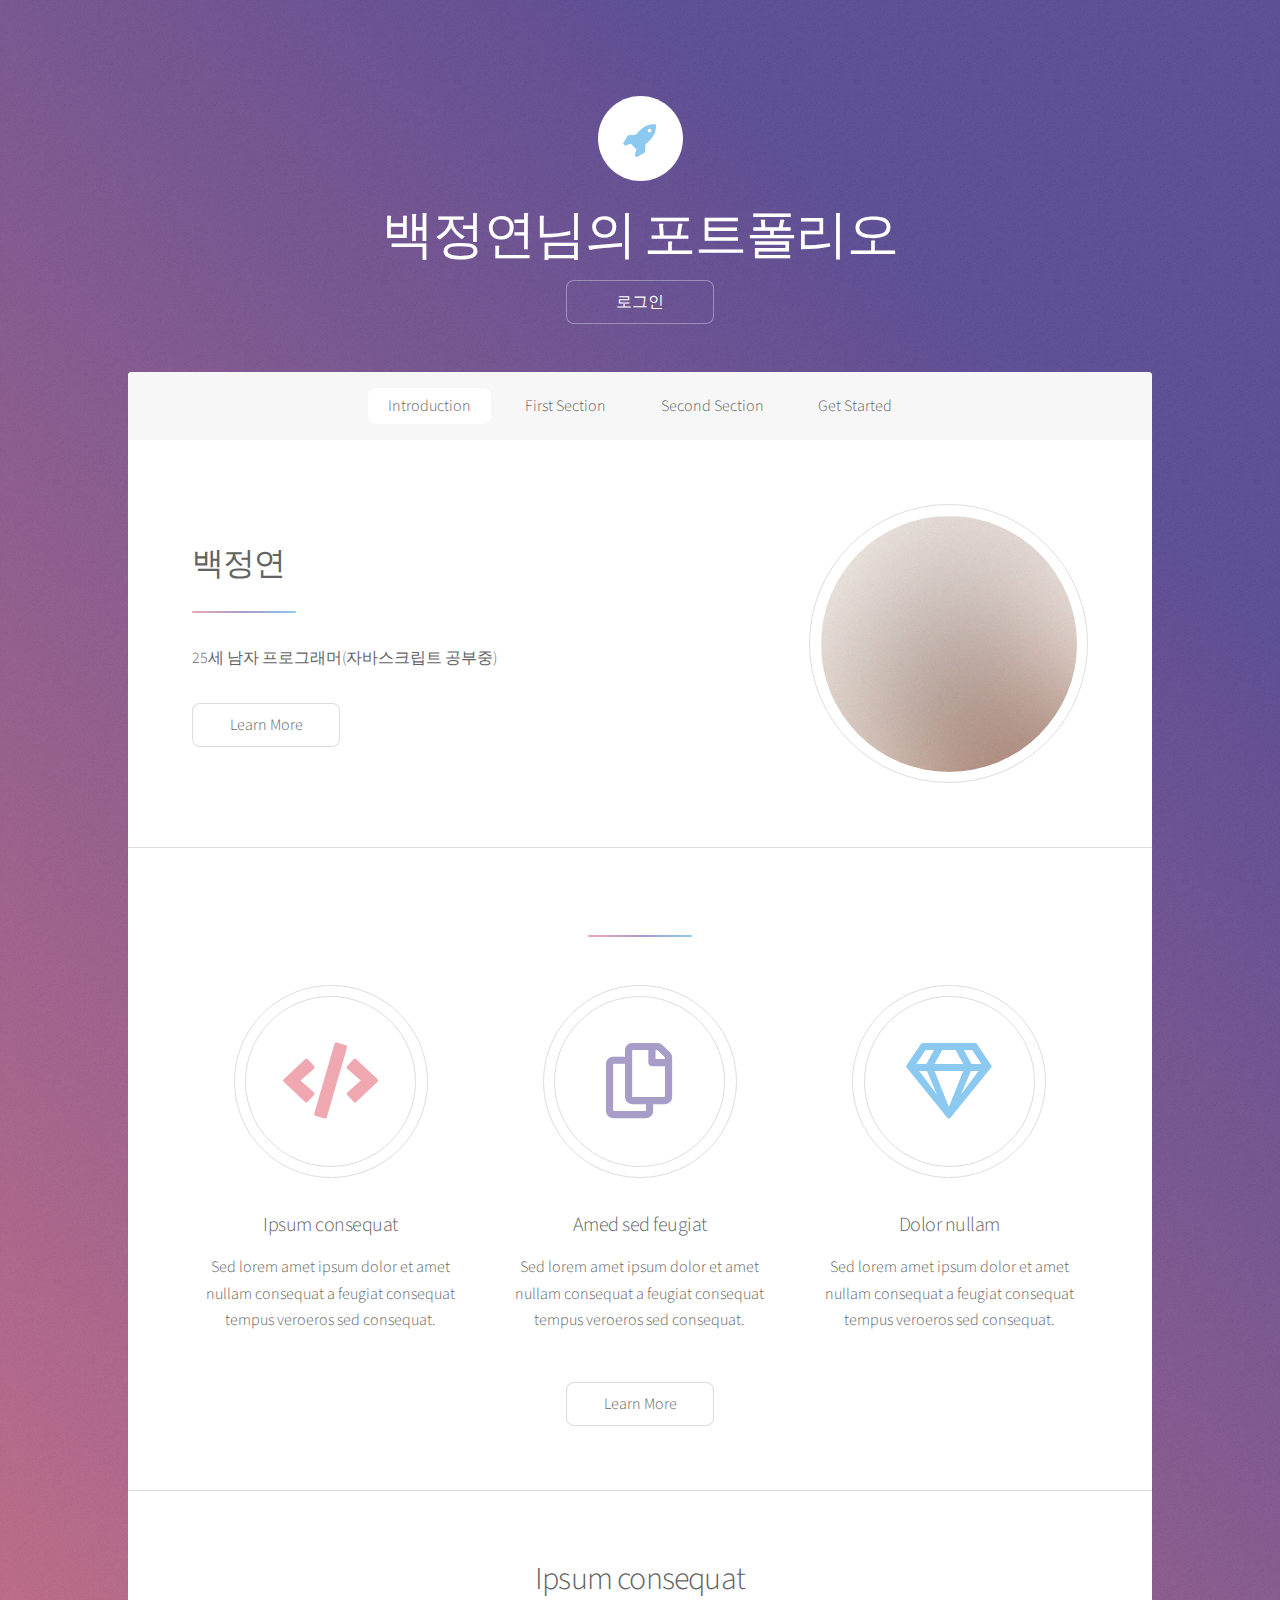
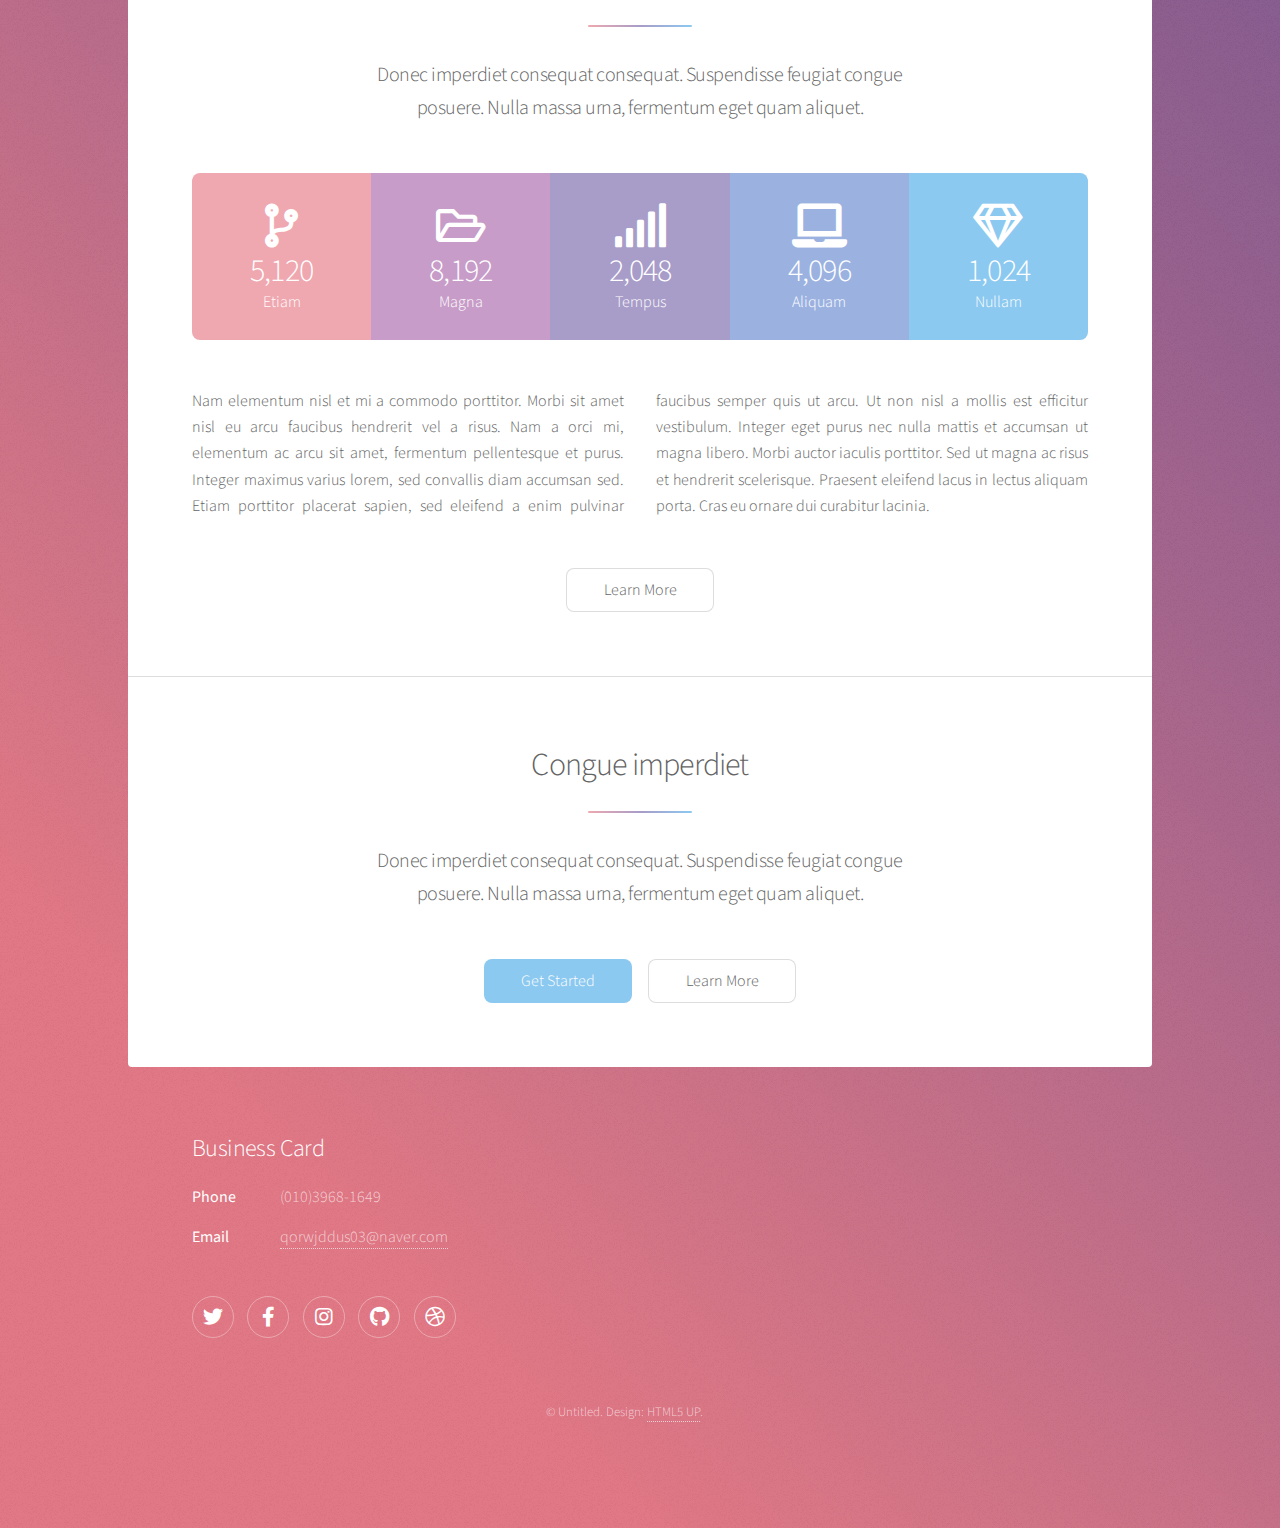
==== commit 283f2033: "2022_05_12" ====
--- a/index.html
+++ b/index.html
@@ -14,6 +14,7 @@
 		<title>백정연의 포트폴리오</title> 
 		<meta charset="utf-8" />
 		<meta name="viewport" content="width=device-width, initial-scale=1, user-scalable=no" />
+		<link rel="stylesheet" href="https://cdn.jsdelivr.net/npm/bootstrap-icons@1.8.1/font/bootstrap-icons.css">
 		<link rel="stylesheet" href="assets/css/main.css" />
 		<noscript><link rel="stylesheet" href="assets/css/noscript.css" /></noscript>
 
@@ -26,9 +27,11 @@
 				<!-- Header -->
 					<header id="header" class="alt">
 						<span class="logo"><img src="images/logo.svg" alt="" /></span>
-						<h1>백정연님의 포트폴리오</h1> <li><a href="/signup.html" class="button">로그인</a></li>
-						<p>Email Address<br />
-						qorwjddus03@naver.com</a> 
+						 <h1>백정연님의 포트폴리오</h1><a href="/signup.html" class="button">로그인</a>
+						<!-- <input type = "text"  id="id" placeholder="아이디를 입력 해주세요" style="width:300px;height:40px;font-size:15px;"><i class="bi bi-lock" ></i>
+						
+						<input type = "text" id="pw" placeholder="패스워드를 입력 해주세요" style="width:300px;height:40px;font-size:15px"><i class="bi bi-lock"></i>
+						<id class="length = 20"></id> -->
 					</header>
 
 				<!-- Nav -->
@@ -145,13 +148,13 @@
 
 				<!-- Footer -->
 					<footer id="footer">
-						<section>
+						<!-- <section>
 							<h2>로그인</h2>
 							
 							<ul class="actions">
 								<li><a href="generic.html" class="button">회원가입</a></li>
 							</ul>
-						</section>
+						</section> -->
 						<section>
 							<h2>Business Card</h2>
 							<dl class="alt">
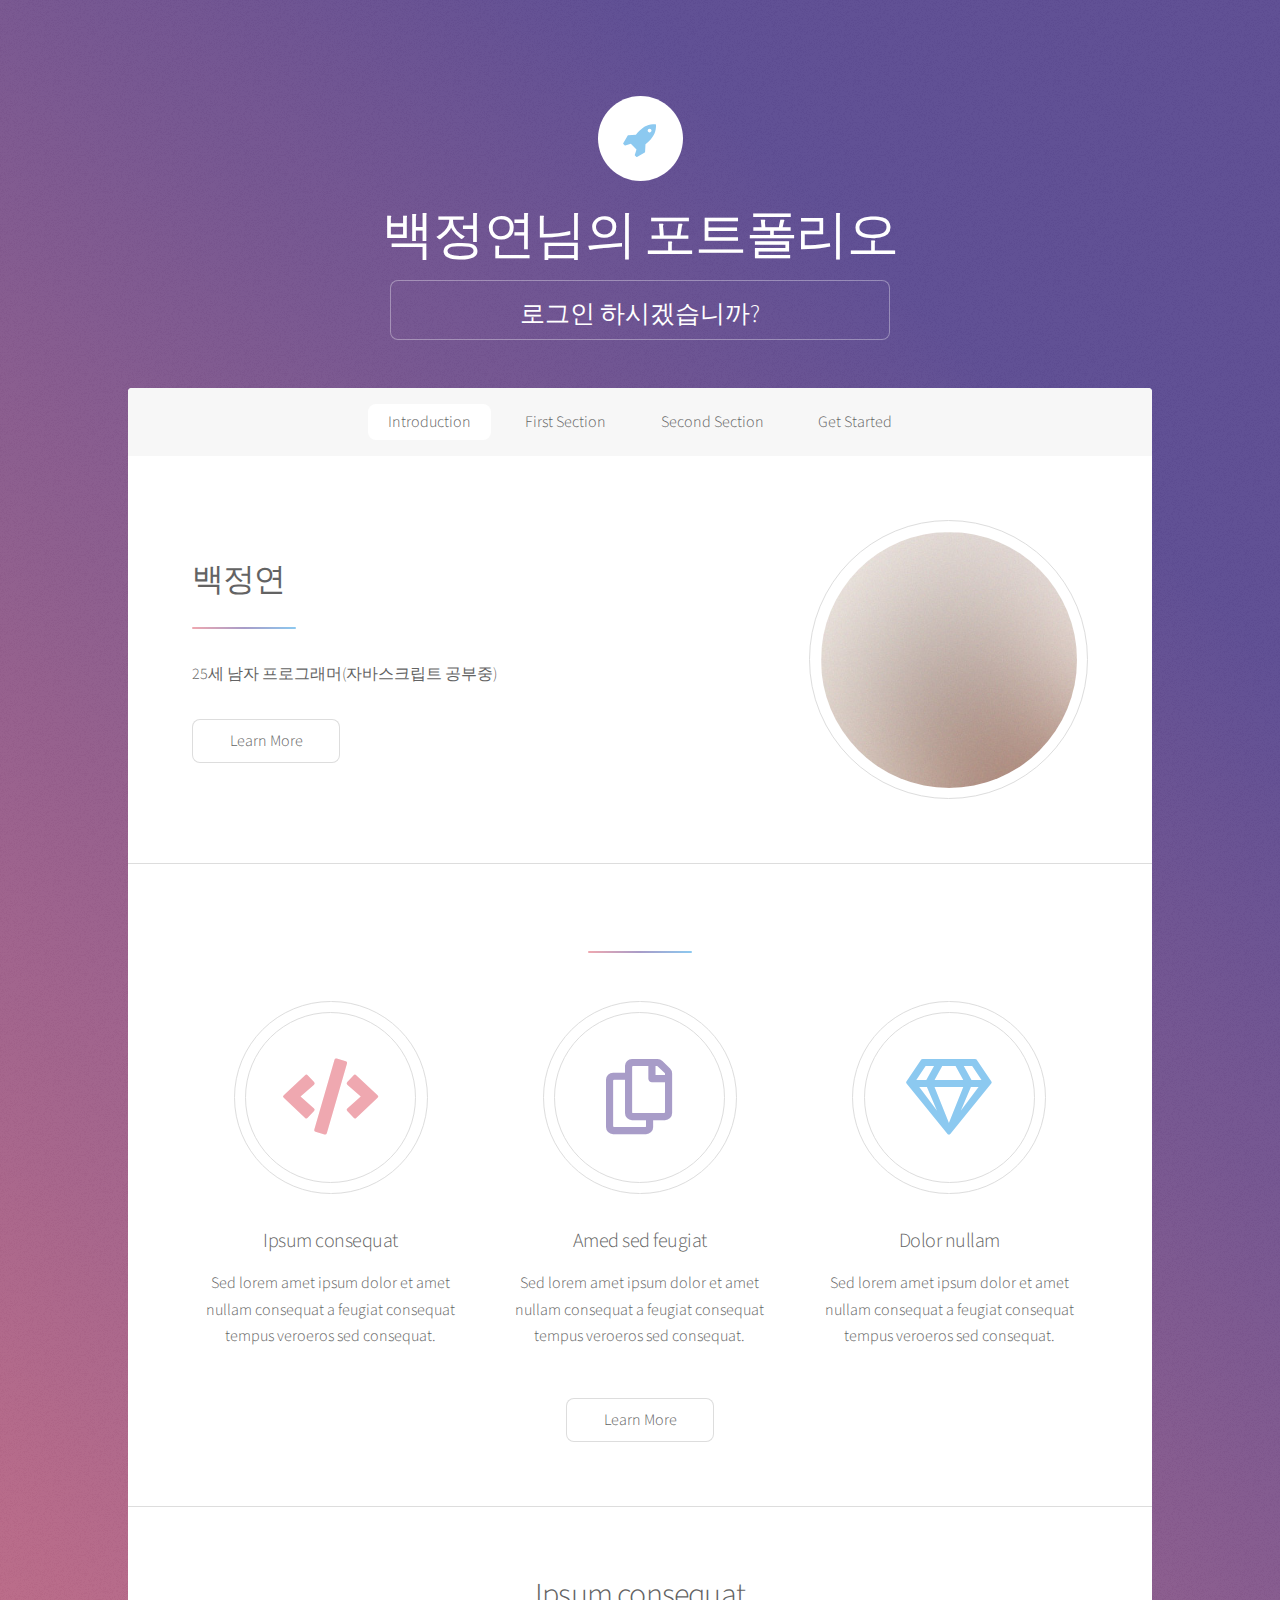
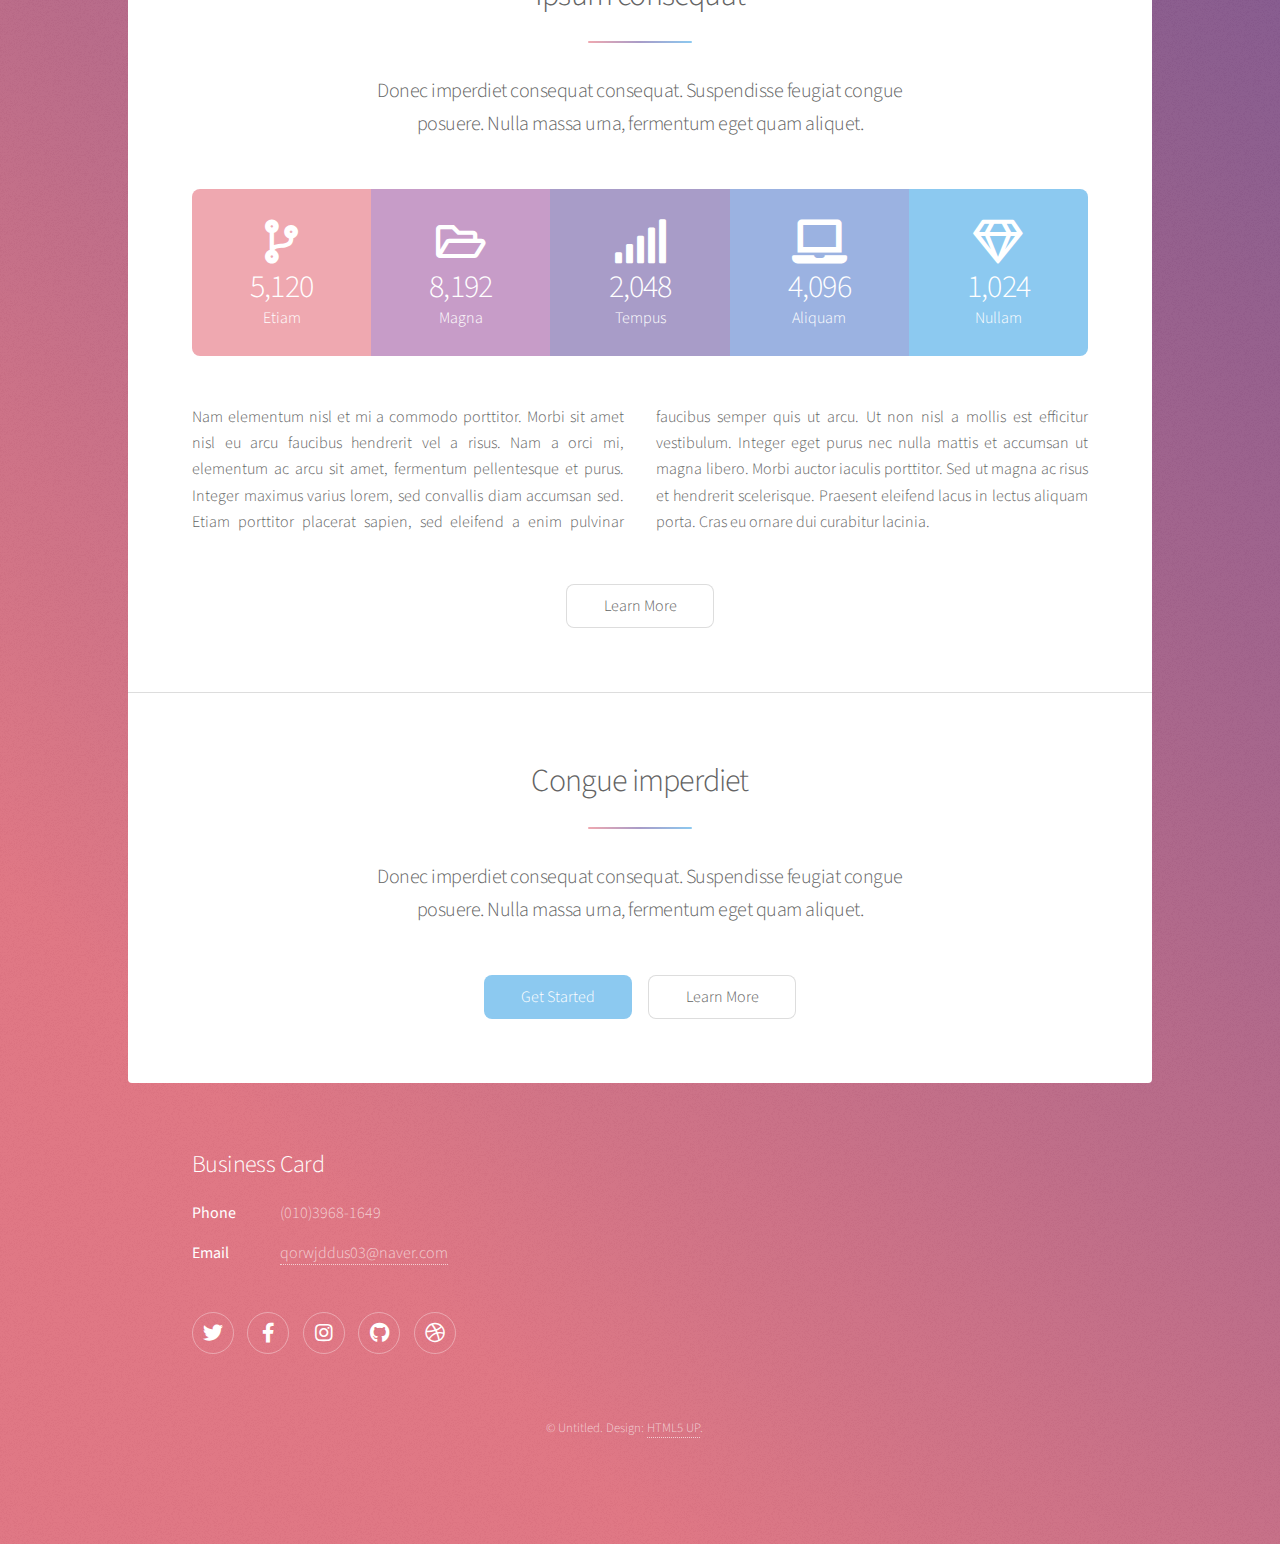
==== commit ea318931: "2022_05_13" ====
--- a/index.html
+++ b/index.html
@@ -27,7 +27,8 @@
 				<!-- Header -->
 					<header id="header" class="alt">
 						<span class="logo"><img src="images/logo.svg" alt="" /></span>
-						 <h1>백정연님의 포트폴리오</h1><a href="/signup.html" class="button">로그인</a>
+						 <h1>백정연님의 포트폴리오</h1>
+						 <a href="./signup.html" class="button" style="width:500px; height:60px; font-size: 25px;">로그인 하시겠습니까?</a>
 						<!-- <input type = "text"  id="id" placeholder="아이디를 입력 해주세요" style="width:300px;height:40px;font-size:15px;"><i class="bi bi-lock" ></i>
 						
 						<input type = "text" id="pw" placeholder="패스워드를 입력 해주세요" style="width:300px;height:40px;font-size:15px"><i class="bi bi-lock"></i>
@@ -53,6 +54,7 @@
 									<div class="content">
 										<header class="major">
 											<h2>백정연</h2>
+											
 										</header>
 										<p>25세 남자 프로그래머(자바스크립트 공부중)</p>
 										<ul class="actions">
@@ -148,13 +150,7 @@
 
 				<!-- Footer -->
 					<footer id="footer">
-						<!-- <section>
-							<h2>로그인</h2>
-							
-							<ul class="actions">
-								<li><a href="generic.html" class="button">회원가입</a></li>
-							</ul>
-						</section> -->
+					
 						<section>
 							<h2>Business Card</h2>
 							<dl class="alt">
--- a/assets/css/main.css
+++ b/assets/css/main.css
@@ -2054,7 +2054,7 @@
 		padding: 0.75em 1em;
 	}
 
-	input[type="checkbox"],
+	/* input[type="checkbox"],
 	input[type="radio"] {
 		-moz-appearance: none;
 		-webkit-appearance: none;
@@ -2066,7 +2066,7 @@
 		opacity: 0;
 		width: 1em;
 		z-index: -1;
-	}
+	} */
 
 		input[type="checkbox"] + label,
 		input[type="radio"] + label {
